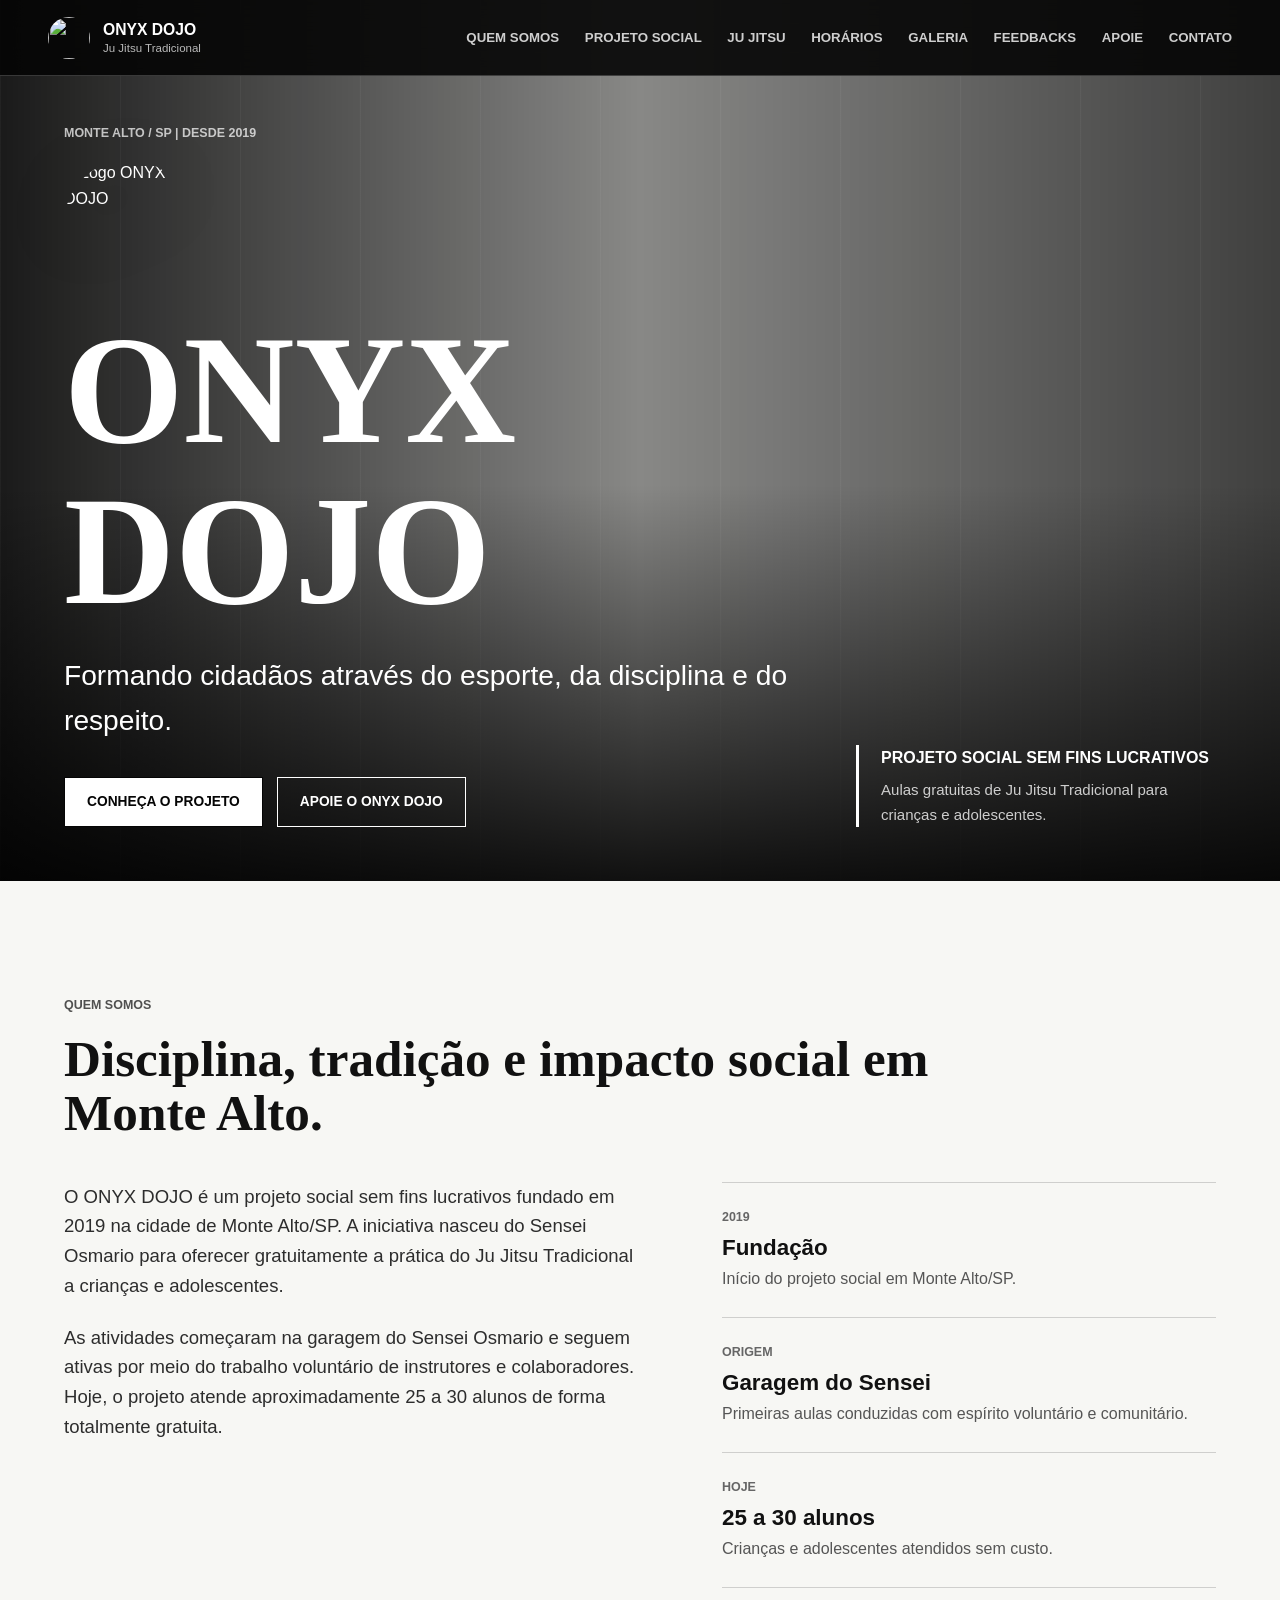
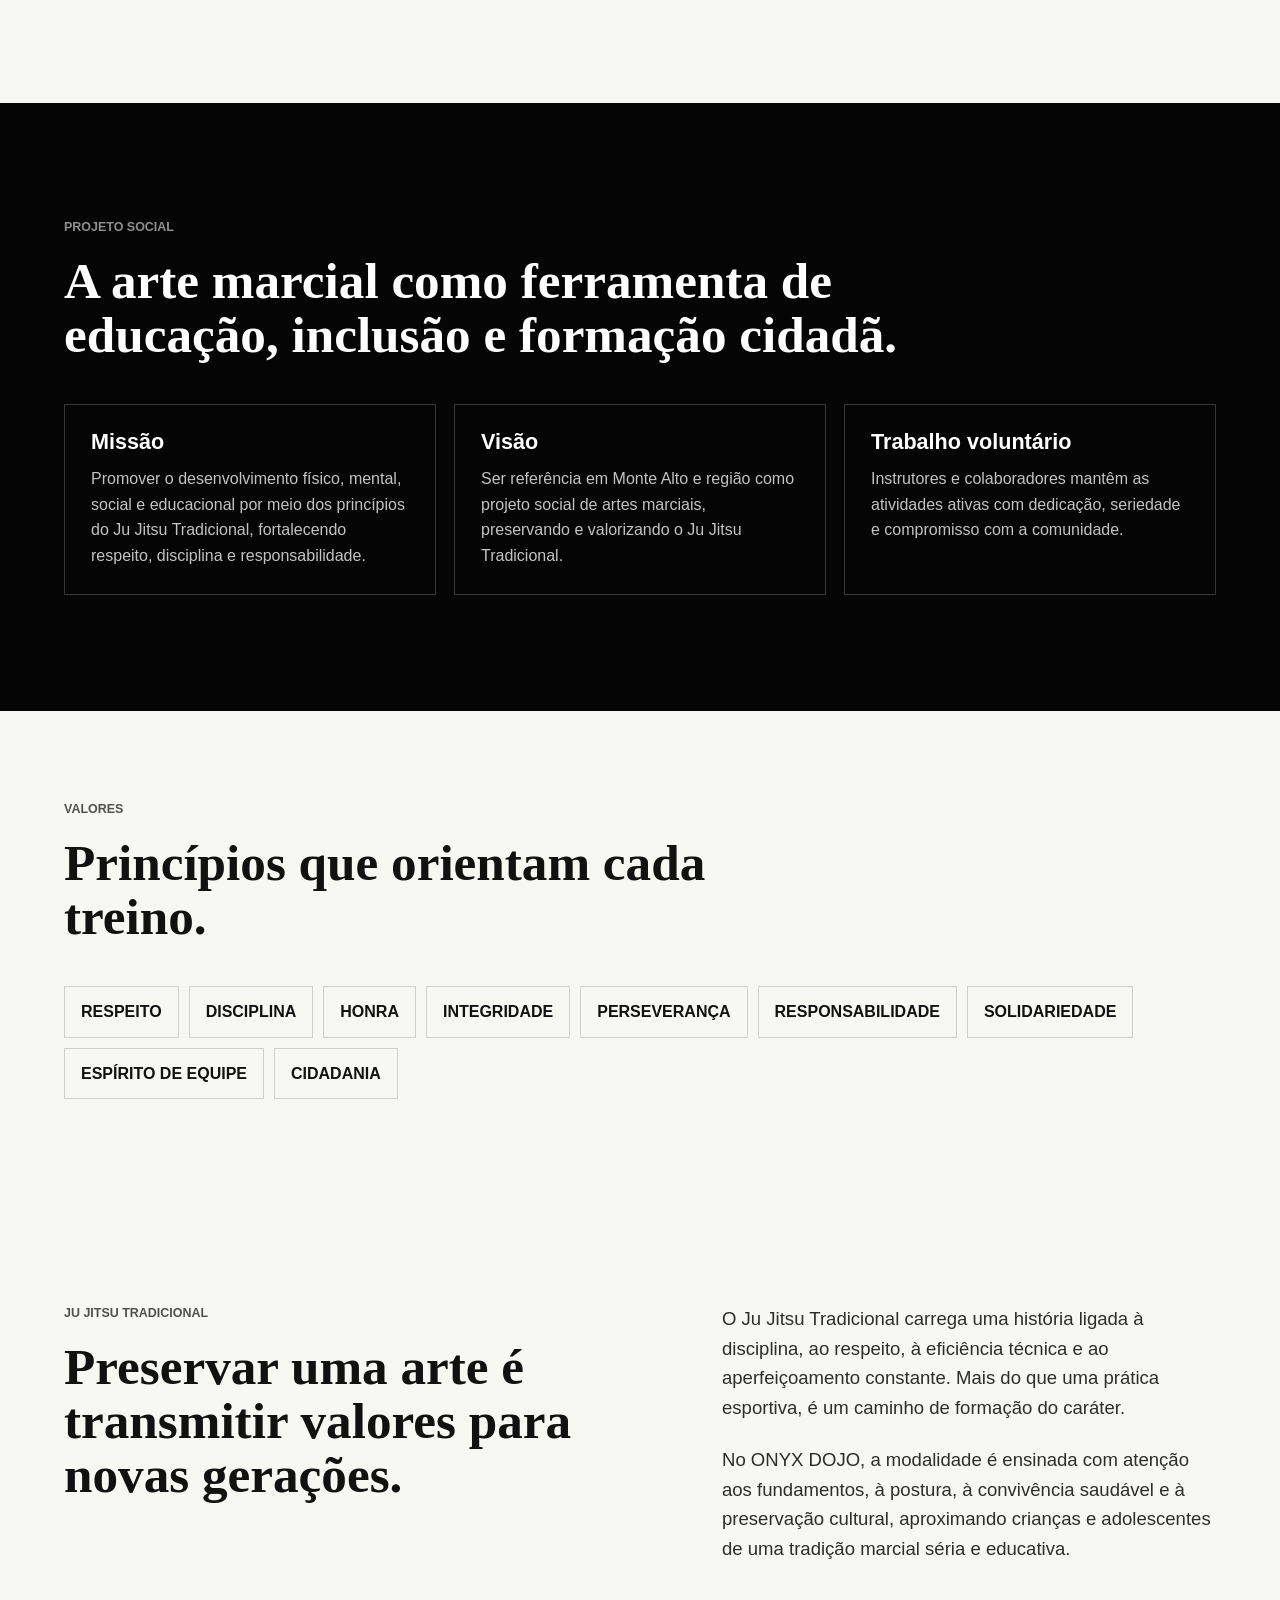
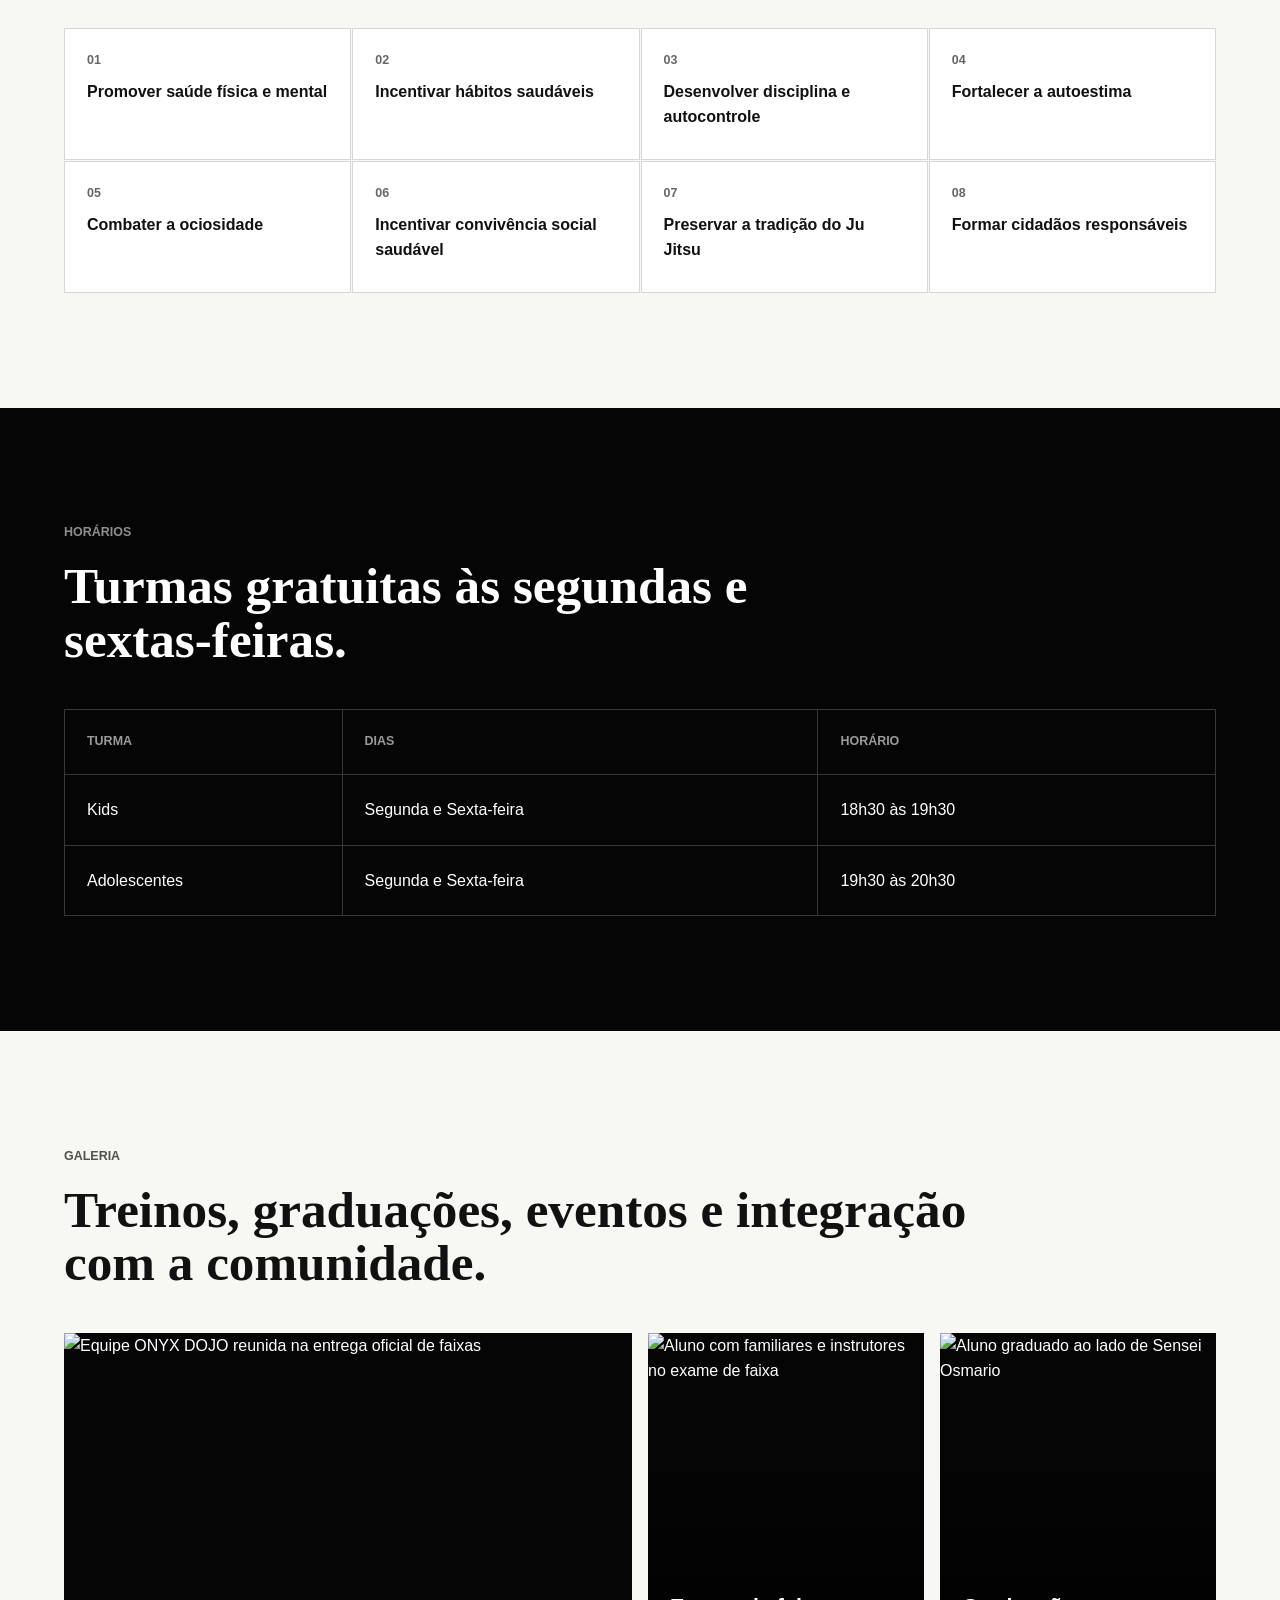
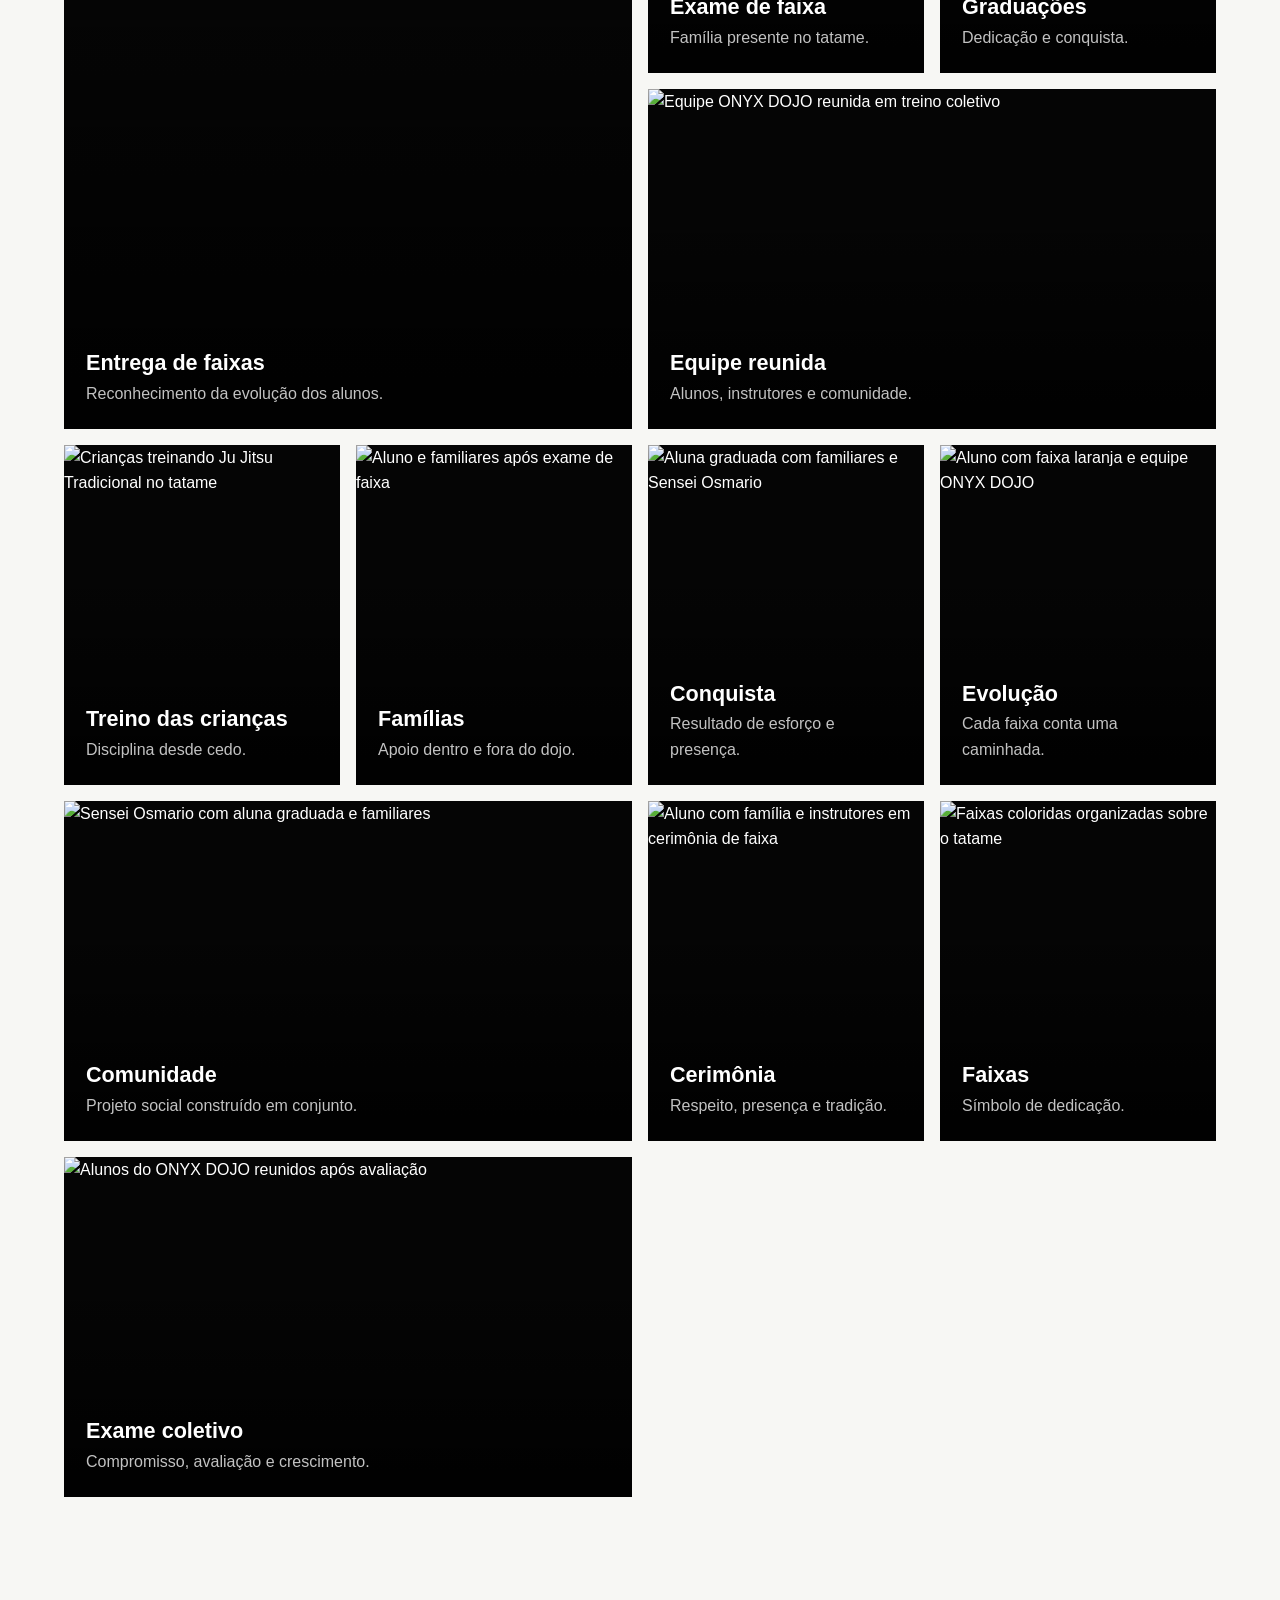
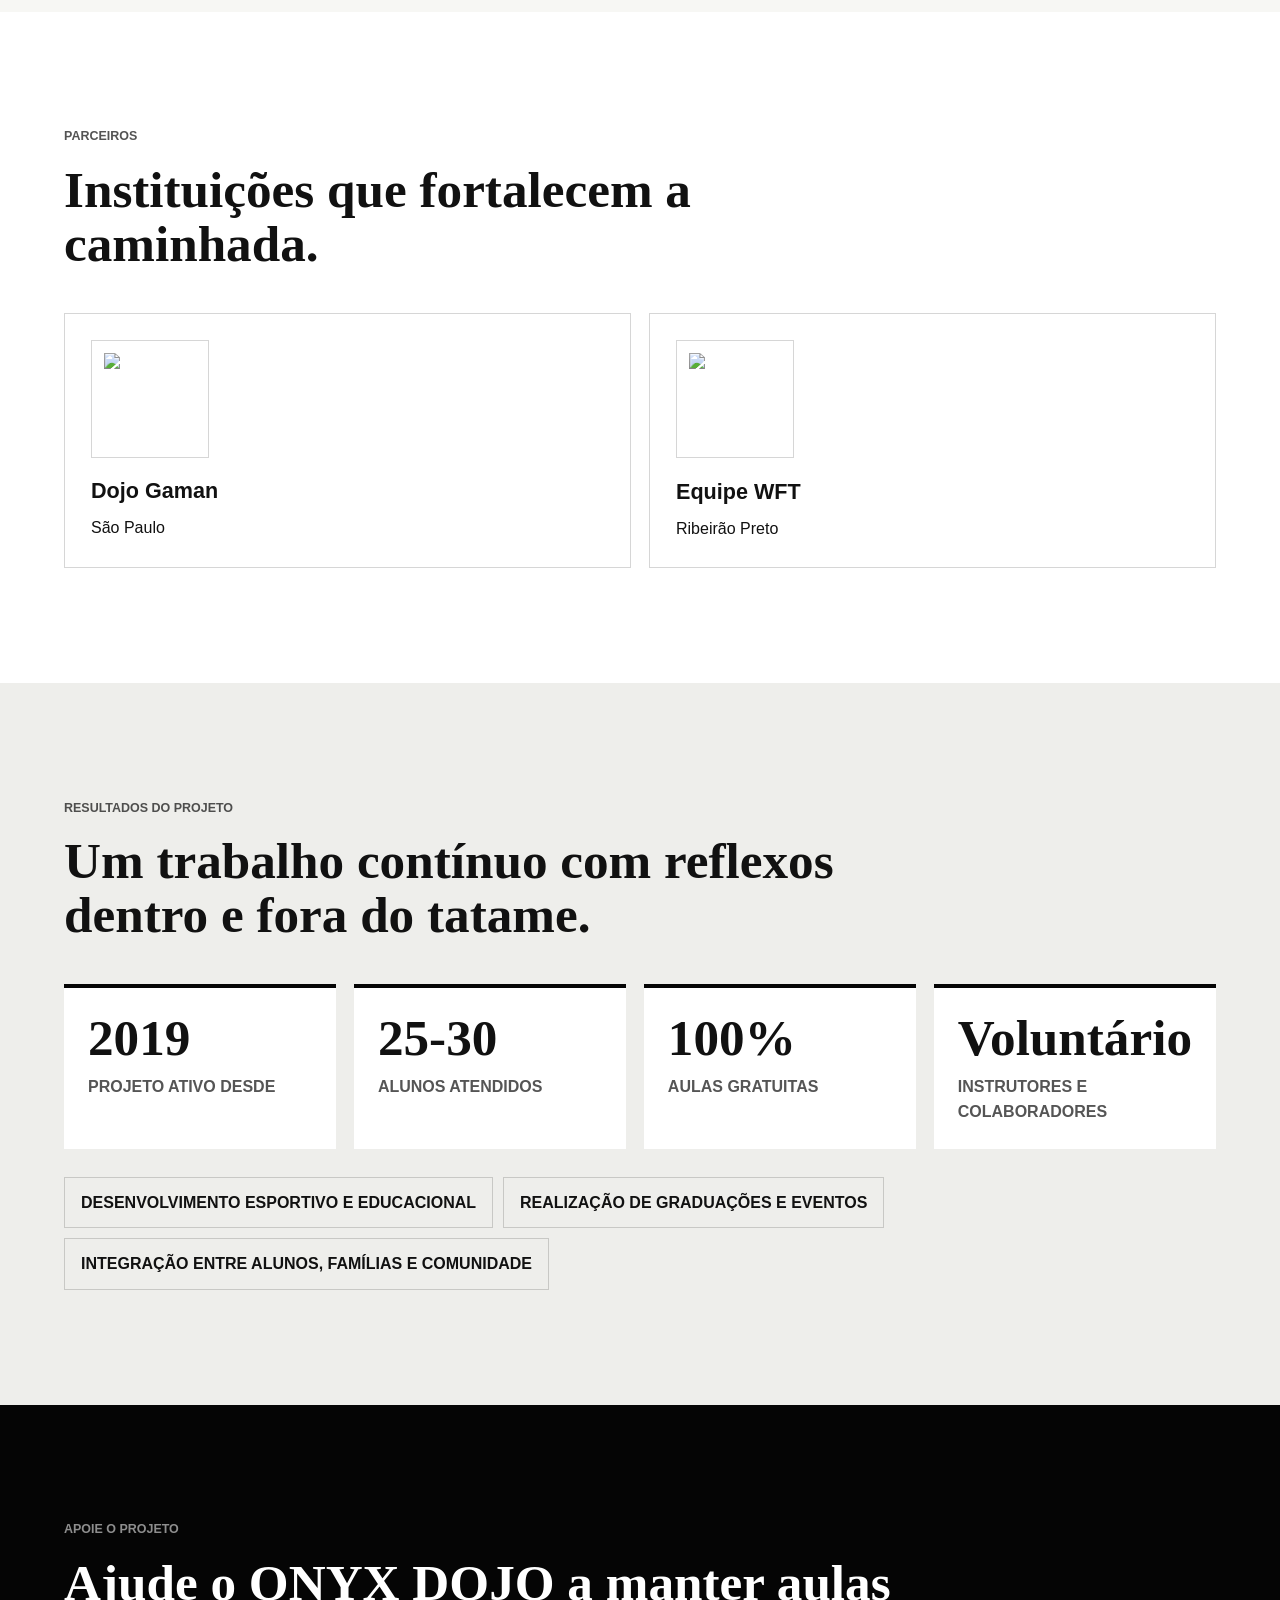
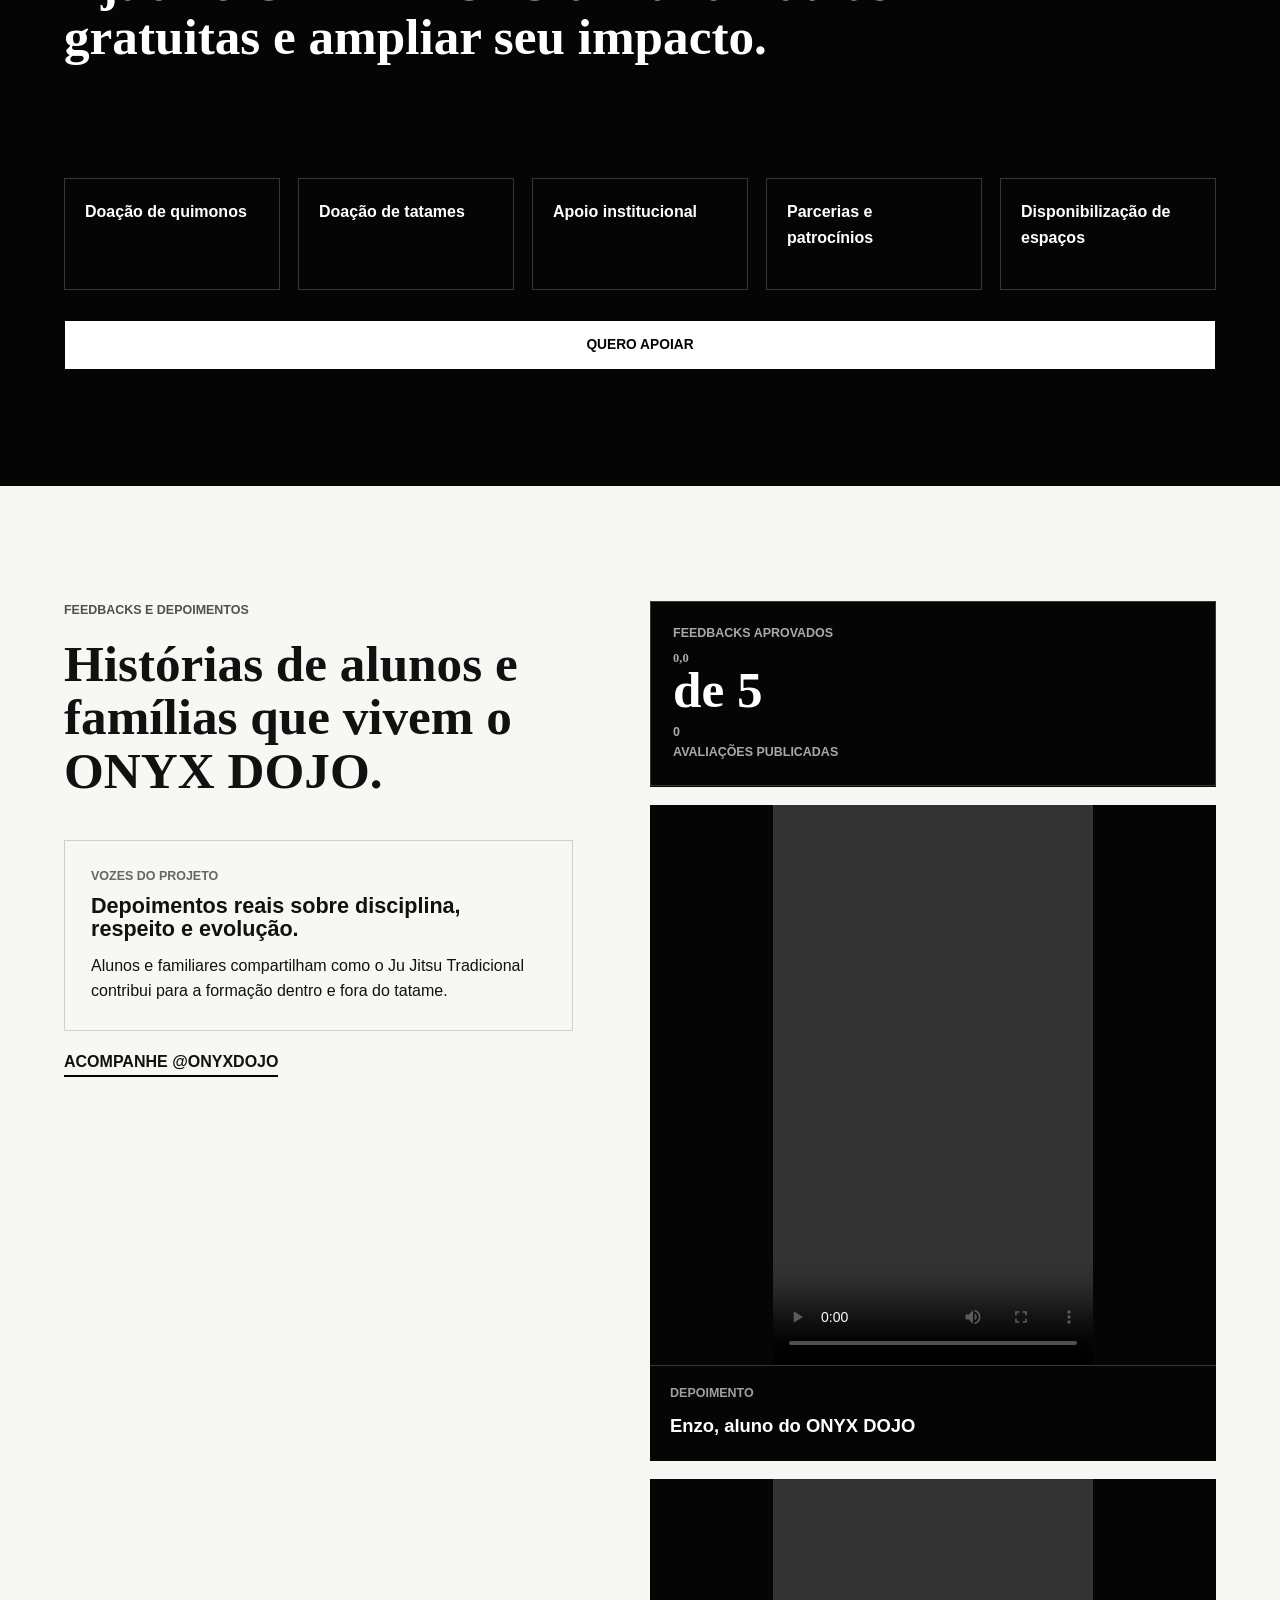
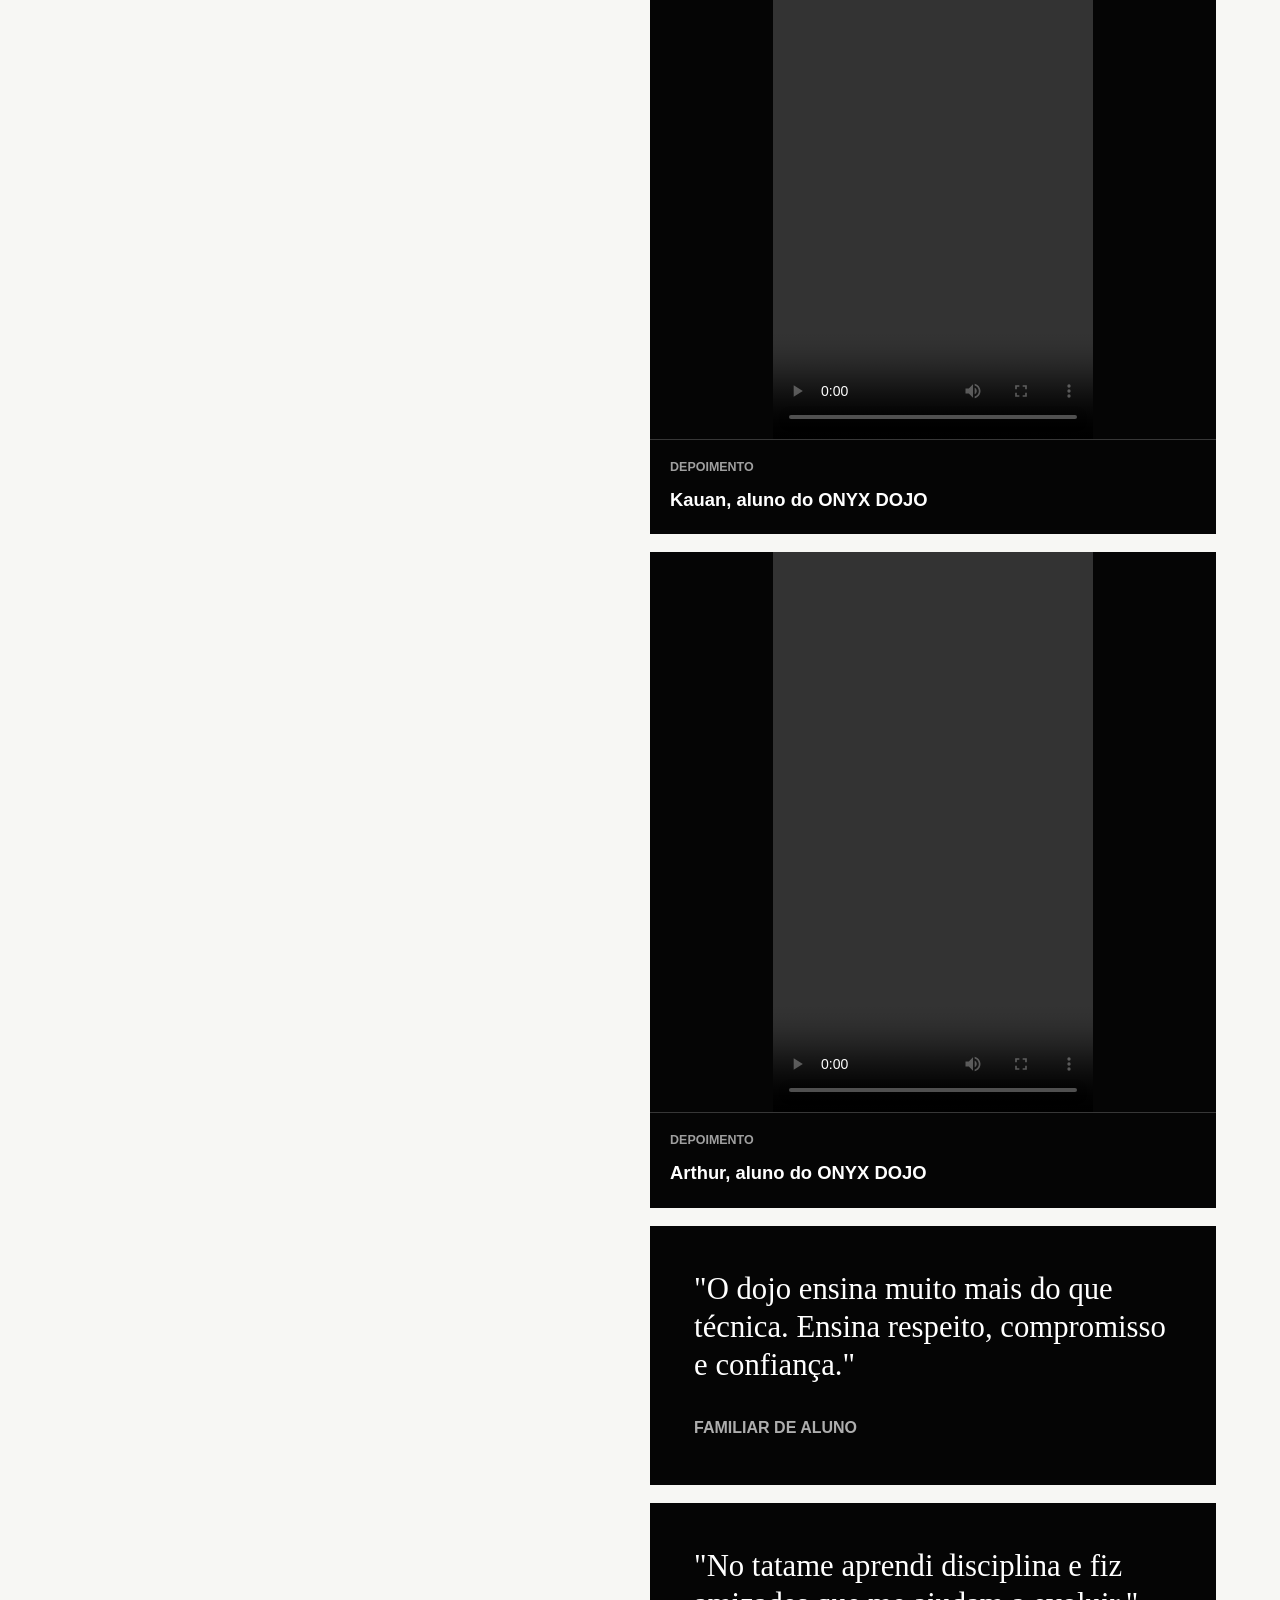
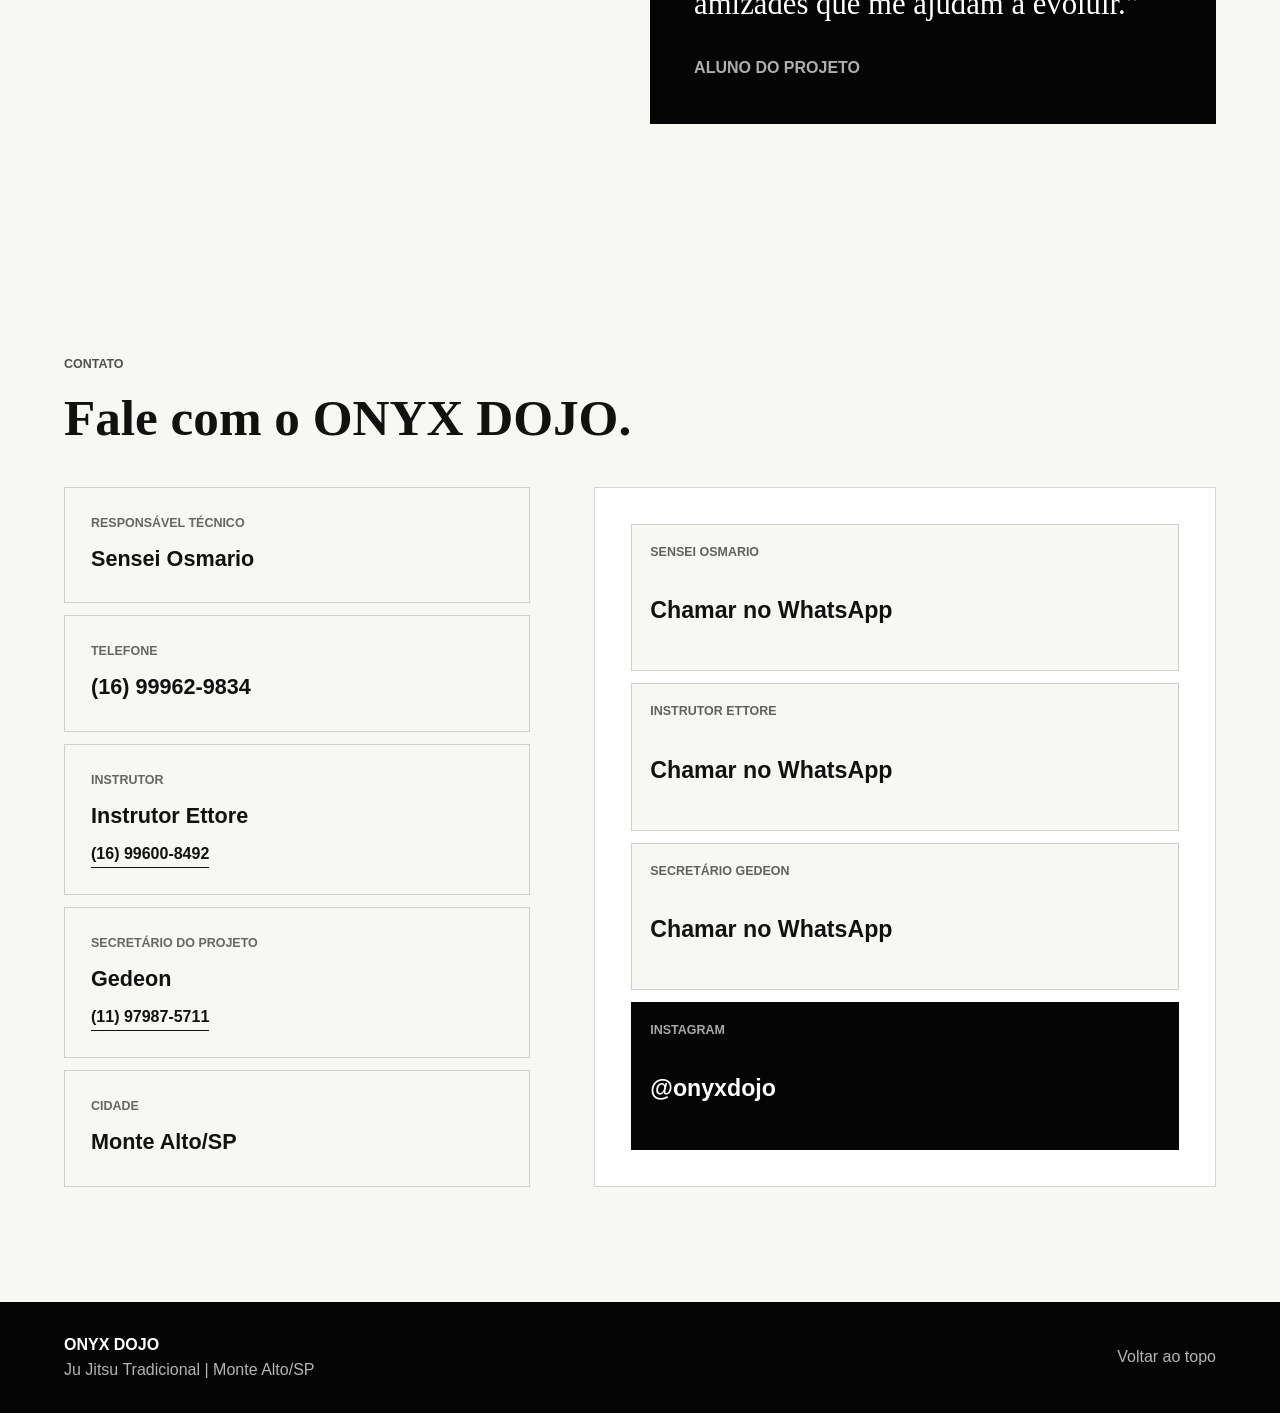
==== index.html @ e627f054 "Add files via upload" ====
<!doctype html>
<html lang="pt-BR">
  <head>
    <meta charset="UTF-8" />
    <meta name="viewport" content="width=device-width, initial-scale=1.0" />
    <meta
      name="description"
      content="ONYX DOJO: projeto social de Ju Jitsu Tradicional em Monte Alto/SP, ativo desde 2019, formando crianças e adolescentes através do esporte, da disciplina e do respeito."
    />
    <meta name="keywords" content="ONYX DOJO, Ju Jitsu Tradicional, Monte Alto, projeto social, artes marciais, Sensei Osmario" />
    <meta name="author" content="ONYX DOJO" />
    <meta property="og:title" content="ONYX DOJO | Ju Jitsu Tradicional" />
    <meta
      property="og:description"
      content="Projeto social sem fins lucrativos em Monte Alto/SP, oferecendo aulas gratuitas de Ju Jitsu Tradicional para crianças e adolescentes."
    />
    <meta property="og:type" content="website" />
    <meta property="og:image" content="assets/onyx-dojo-social.svg" />
    <title>ONYX DOJO | Ju Jitsu Tradicional em Monte Alto/SP</title>
    <link rel="stylesheet" href="styles.css" />
  </head>
  <body>
    <header class="site-header" data-header>
      <a class="brand" href="#inicio" aria-label="ONYX DOJO - Início">
        <span class="brand-mark">
          <img src="assets/onyx-dojo-logo-cropped.png" alt="" />
        </span>
        <span>
          <strong>ONYX DOJO</strong>
          <small>Ju Jitsu Tradicional</small>
        </span>
      </a>
      <button class="nav-toggle" type="button" aria-label="Abrir menu" aria-expanded="false" data-nav-toggle>
        <span></span>
        <span></span>
      </button>
      <nav class="site-nav" data-nav>
        <a href="#quem-somos">Quem Somos</a>
        <a href="#projeto-social">Projeto Social</a>
        <a href="#ju-jitsu">Ju Jitsu</a>
        <a href="#horarios">Horários</a>
        <a href="#galeria">Galeria</a>
        <a href="#feedbacks">Feedbacks</a>
        <a href="#apoie">Apoie</a>
        <a href="#contato">Contato</a>
      </nav>
    </header>

    <main>
      <section class="hero" id="inicio" aria-labelledby="hero-title">
        <div class="hero-media" role="img" aria-label="Equipe de artes marciais reunida em um dojo"></div>
        <div class="hero-overlay"></div>
        <div class="hero-content">
          <p class="eyebrow">Monte Alto / SP | Desde 2019</p>
          <div class="hero-logo">
            <img src="assets/onyx-dojo-logo-cropped.png" alt="Logo ONYX DOJO" />
          </div>
          <h1 id="hero-title">ONYX DOJO</h1>
          <p class="hero-subtitle">Formando cidadãos através do esporte, da disciplina e do respeito.</p>
          <div class="hero-actions" aria-label="Ações principais">
            <a class="btn btn-primary" href="#quem-somos">Conheça o Projeto</a>
            <a class="btn btn-secondary" href="#apoie">Apoie o ONYX DOJO</a>
          </div>
        </div>
        <aside class="hero-panel" aria-label="Resumo do projeto">
          <strong>Projeto social sem fins lucrativos</strong>
          <span>Aulas gratuitas de Ju Jitsu Tradicional para crianças e adolescentes.</span>
        </aside>
      </section>

      <section class="section section-intro" id="quem-somos">
        <div class="section-heading">
          <p class="eyebrow">Quem Somos</p>
          <h2>Disciplina, tradição e impacto social em Monte Alto.</h2>
        </div>
        <div class="split">
          <div class="prose">
            <p>
              O ONYX DOJO é um projeto social sem fins lucrativos fundado em 2019 na cidade de Monte Alto/SP. A iniciativa nasceu do Sensei Osmario para oferecer gratuitamente a prática do Ju Jitsu Tradicional a crianças e adolescentes.
            </p>
            <p>
              As atividades começaram na garagem do Sensei Osmario e seguem ativas por meio do trabalho voluntário de instrutores e colaboradores. Hoje, o projeto atende aproximadamente 25 a 30 alunos de forma totalmente gratuita.
            </p>
          </div>
          <div class="timeline" aria-label="Linha do tempo do ONYX DOJO">
            <article>
              <span>2019</span>
              <h3>Fundação</h3>
              <p>Início do projeto social em Monte Alto/SP.</p>
            </article>
            <article>
              <span>Origem</span>
              <h3>Garagem do Sensei</h3>
              <p>Primeiras aulas conduzidas com espírito voluntário e comunitário.</p>
            </article>
            <article>
              <span>Hoje</span>
              <h3>25 a 30 alunos</h3>
              <p>Crianças e adolescentes atendidos sem custo.</p>
            </article>
          </div>
        </div>
      </section>

      <section class="section dark-band" id="projeto-social">
        <div class="section-heading">
          <p class="eyebrow">Projeto Social</p>
          <h2>A arte marcial como ferramenta de educação, inclusão e formação cidadã.</h2>
        </div>
        <div class="feature-grid">
          <article>
            <h3>Missão</h3>
            <p>
              Promover o desenvolvimento físico, mental, social e educacional por meio dos princípios do Ju Jitsu Tradicional, fortalecendo respeito, disciplina e responsabilidade.
            </p>
          </article>
          <article>
            <h3>Visão</h3>
            <p>
              Ser referência em Monte Alto e região como projeto social de artes marciais, preservando e valorizando o Ju Jitsu Tradicional.
            </p>
          </article>
          <article>
            <h3>Trabalho voluntário</h3>
            <p>
              Instrutores e colaboradores mantêm as atividades ativas com dedicação, seriedade e compromisso com a comunidade.
            </p>
          </article>
        </div>
      </section>

      <section class="section values-section">
        <div class="section-heading compact">
          <p class="eyebrow">Valores</p>
          <h2>Princípios que orientam cada treino.</h2>
        </div>
        <div class="values-list" aria-label="Valores do ONYX DOJO">
          <span>Respeito</span>
          <span>Disciplina</span>
          <span>Honra</span>
          <span>Integridade</span>
          <span>Perseverança</span>
          <span>Responsabilidade</span>
          <span>Solidariedade</span>
          <span>Espírito de equipe</span>
          <span>Cidadania</span>
        </div>
      </section>

      <section class="section" id="ju-jitsu">
        <div class="split martial-split">
          <div class="section-heading">
            <p class="eyebrow">Ju Jitsu Tradicional</p>
            <h2>Preservar uma arte é transmitir valores para novas gerações.</h2>
          </div>
          <div class="prose">
            <p>
              O Ju Jitsu Tradicional carrega uma história ligada à disciplina, ao respeito, à eficiência técnica e ao aperfeiçoamento constante. Mais do que uma prática esportiva, é um caminho de formação do caráter.
            </p>
            <p>
              No ONYX DOJO, a modalidade é ensinada com atenção aos fundamentos, à postura, à convivência saudável e à preservação cultural, aproximando crianças e adolescentes de uma tradição marcial séria e educativa.
            </p>
          </div>
        </div>
        <div class="objective-grid">
          <article><span>01</span>Promover saúde física e mental</article>
          <article><span>02</span>Incentivar hábitos saudáveis</article>
          <article><span>03</span>Desenvolver disciplina e autocontrole</article>
          <article><span>04</span>Fortalecer a autoestima</article>
          <article><span>05</span>Combater a ociosidade</article>
          <article><span>06</span>Incentivar convivência social saudável</article>
          <article><span>07</span>Preservar a tradição do Ju Jitsu</article>
          <article><span>08</span>Formar cidadãos responsáveis</article>
        </div>
      </section>

      <section class="section dark-band" id="horarios">
        <div class="section-heading compact">
          <p class="eyebrow">Horários</p>
          <h2>Turmas gratuitas às segundas e sextas-feiras.</h2>
        </div>
        <div class="schedule-table" role="table" aria-label="Horários das turmas do ONYX DOJO">
          <div role="row" class="table-head">
            <span role="columnheader">Turma</span>
            <span role="columnheader">Dias</span>
            <span role="columnheader">Horário</span>
          </div>
          <div role="row">
            <span role="cell">Kids</span>
            <span role="cell">Segunda e Sexta-feira</span>
            <span role="cell">18h30 às 19h30</span>
          </div>
          <div role="row">
            <span role="cell">Adolescentes</span>
            <span role="cell">Segunda e Sexta-feira</span>
            <span role="cell">19h30 às 20h30</span>
          </div>
        </div>
      </section>

      <section class="section" id="galeria">
        <div class="section-heading">
          <p class="eyebrow">Galeria</p>
          <h2>Treinos, graduações, eventos e integração com a comunidade.</h2>
        </div>
        <div class="gallery-grid" aria-label="Galeria do projeto">
          <article class="gallery-item large">
            <img src="assets/gallery/entrega-faixas.jpg" alt="Equipe ONYX DOJO reunida na entrega oficial de faixas" loading="lazy" />
            <div><strong>Entrega de faixas</strong><span>Reconhecimento da evolução dos alunos.</span></div>
          </article>
          <article class="gallery-item">
            <img src="assets/gallery/exame-faixa-01.jpg" alt="Aluno com familiares e instrutores no exame de faixa" loading="lazy" />
            <div><strong>Exame de faixa</strong><span>Família presente no tatame.</span></div>
          </article>
          <article class="gallery-item">
            <img src="assets/gallery/exame-faixa-02.jpg" alt="Aluno graduado ao lado de Sensei Osmario" loading="lazy" />
            <div><strong>Graduações</strong><span>Dedicação e conquista.</span></div>
          </article>
          <article class="gallery-item wide">
            <img src="assets/gallery/exame-faixa-09.jpg" alt="Equipe ONYX DOJO reunida em treino coletivo" loading="lazy" />
            <div><strong>Equipe reunida</strong><span>Alunos, instrutores e comunidade.</span></div>
          </article>
          <article class="gallery-item">
            <img src="assets/gallery/treino-criancas.jpg" alt="Crianças treinando Ju Jitsu Tradicional no tatame" loading="lazy" />
            <div><strong>Treino das crianças</strong><span>Disciplina desde cedo.</span></div>
          </article>
          <article class="gallery-item">
            <img src="assets/gallery/exame-faixa-03.jpg" alt="Aluno e familiares após exame de faixa" loading="lazy" />
            <div><strong>Famílias</strong><span>Apoio dentro e fora do dojo.</span></div>
          </article>
          <article class="gallery-item">
            <img src="assets/gallery/exame-faixa-04.jpg" alt="Aluna graduada com familiares e Sensei Osmario" loading="lazy" />
            <div><strong>Conquista</strong><span>Resultado de esforço e presença.</span></div>
          </article>
          <article class="gallery-item">
            <img src="assets/gallery/exame-faixa-05.jpg" alt="Aluno com faixa laranja e equipe ONYX DOJO" loading="lazy" />
            <div><strong>Evolução</strong><span>Cada faixa conta uma caminhada.</span></div>
          </article>
          <article class="gallery-item wide">
            <img src="assets/gallery/exame-faixa-06.jpg" alt="Sensei Osmario com aluna graduada e familiares" loading="lazy" />
            <div><strong>Comunidade</strong><span>Projeto social construído em conjunto.</span></div>
          </article>
          <article class="gallery-item">
            <img src="assets/gallery/exame-faixa-07.jpg" alt="Aluno com família e instrutores em cerimônia de faixa" loading="lazy" />
            <div><strong>Cerimônia</strong><span>Respeito, presença e tradição.</span></div>
          </article>
          <article class="gallery-item">
            <img src="assets/gallery/exame-faixa-08.jpg" alt="Faixas coloridas organizadas sobre o tatame" loading="lazy" />
            <div><strong>Faixas</strong><span>Símbolo de dedicação.</span></div>
          </article>
          <article class="gallery-item wide">
            <img src="assets/gallery/exame-faixa-10.jpg" alt="Alunos do ONYX DOJO reunidos após avaliação" loading="lazy" />
            <div><strong>Exame coletivo</strong><span>Compromisso, avaliação e crescimento.</span></div>
          </article>
        </div>
      </section>

      <section class="section partners-section" id="parceiros">
        <div class="section-heading compact">
          <p class="eyebrow">Parceiros</p>
          <h2>Instituições que fortalecem a caminhada.</h2>
        </div>
        <div class="partners-grid">
          <article>
            <img src="assets/dojo-gaman-logo.jpg" alt="Logo Dojo Gaman" />
            <h3>Dojo Gaman</h3>
            <p>São Paulo</p>
          </article>
          <article>
            <img src="assets/wft-logo.png" alt="Logo Equipe WFT Ribeirão Preto" />
            <h3>Equipe WFT</h3>
            <p>Ribeirão Preto</p>
          </article>
        </div>
      </section>

      <section class="section results-section" id="resultados">
        <div class="section-heading">
          <p class="eyebrow">Resultados do Projeto</p>
          <h2>Um trabalho contínuo com reflexos dentro e fora do tatame.</h2>
        </div>
        <div class="stats-grid">
          <article><strong>2019</strong><span>Projeto ativo desde</span></article>
          <article><strong>25-30</strong><span>Alunos atendidos</span></article>
          <article><strong>100%</strong><span>Aulas gratuitas</span></article>
          <article><strong>Voluntário</strong><span>Instrutores e colaboradores</span></article>
        </div>
        <div class="impact-list">
          <span>Desenvolvimento esportivo e educacional</span>
          <span>Realização de graduações e eventos</span>
          <span>Integração entre alunos, famílias e comunidade</span>
        </div>
      </section>

      <section class="section dark-band" id="apoie">
        <div class="support-layout">
          <div class="section-heading">
            <p class="eyebrow">Apoie o Projeto</p>
            <h2>Ajude o ONYX DOJO a manter aulas gratuitas e ampliar seu impacto.</h2>
          </div>
          <div class="support-grid">
            <article>Doação de quimonos</article>
            <article>Doação de tatames</article>
            <article>Apoio institucional</article>
            <article>Parcerias e patrocínios</article>
            <article>Disponibilização de espaços</article>
          </div>
          <a class="btn btn-light" href="#contato">Quero apoiar</a>
        </div>
      </section>

      <section class="section news-testimonials" id="feedbacks">
        <div class="news-column">
          <div class="section-heading compact">
            <p class="eyebrow">Feedbacks e Depoimentos</p>
            <h2>Histórias de alunos e famílias que vivem o ONYX DOJO.</h2>
          </div>
          <article class="news-card">
            <time datetime="2026-01-01">Vozes do projeto</time>
            <h3>Depoimentos reais sobre disciplina, respeito e evolução.</h3>
            <p>Alunos e familiares compartilham como o Ju Jitsu Tradicional contribui para a formação dentro e fora do tatame.</p>
          </article>
          <a class="instagram-link" href="https://www.instagram.com/onyxdojo/" target="_blank" rel="noreferrer">Acompanhe @onyxdojo</a>
        </div>
        <div class="testimonial-column" aria-label="Depoimentos">
          <div class="approved-feedbacks" data-approved-feedbacks hidden>
            <div class="approved-feedbacks-head">
              <span>Feedbacks aprovados</span>
              <strong><span data-feedback-average>0,0</span> de 5</strong>
              <small><span data-feedback-total>0</span> avaliações publicadas</small>
            </div>
            <div class="approved-feedbacks-list" data-feedback-list></div>
          </div>
          <article class="video-testimonial">
            <video controls preload="metadata" playsinline>
              <source src="assets/depoimento-enzo.mp4" type="video/mp4" />
              Seu navegador não suporta a reprodução deste vídeo.
            </video>
            <div>
              <span>Depoimento</span>
              <strong>Enzo, aluno do ONYX DOJO</strong>
            </div>
          </article>
          <article class="video-testimonial">
            <video controls preload="metadata" playsinline>
              <source src="assets/depoimento-kauan.mp4" type="video/mp4" />
              Seu navegador não suporta a reprodução deste vídeo.
            </video>
            <div>
              <span>Depoimento</span>
              <strong>Kauan, aluno do ONYX DOJO</strong>
            </div>
          </article>
          <article class="video-testimonial">
            <video controls preload="metadata" playsinline>
              <source src="assets/depoimento-arthur.mp4" type="video/mp4" />
              Seu navegador não suporta a reprodução deste vídeo.
            </video>
            <div>
              <span>Depoimento</span>
              <strong>Arthur, aluno do ONYX DOJO</strong>
            </div>
          </article>
          <blockquote>
            <p>"O dojo ensina muito mais do que técnica. Ensina respeito, compromisso e confiança."</p>
            <cite>Familiar de aluno</cite>
          </blockquote>
          <blockquote>
            <p>"No tatame aprendi disciplina e fiz amizades que me ajudam a evoluir."</p>
            <cite>Aluno do projeto</cite>
          </blockquote>
        </div>
      </section>

      <section class="section contact-section" id="contato">
        <div class="section-heading">
          <p class="eyebrow">Contato</p>
          <h2>Fale com o ONYX DOJO.</h2>
        </div>
        <div class="contact-layout">
          <div class="contact-info">
            <article>
              <span>Responsável Técnico</span>
              <strong>Sensei Osmario</strong>
            </article>
            <article>
              <span>Telefone</span>
              <strong><a href="tel:+5516999629834">(16) 99962-9834</a></strong>
            </article>
            <article>
              <span>Instrutor</span>
              <strong>Instrutor Ettore</strong>
              <a class="contact-link" href="tel:+5516996008492">(16) 99600-8492</a>
            </article>
            <article>
              <span>Secretário do Projeto</span>
              <strong>Gedeon</strong>
              <a class="contact-link" href="tel:+5511979875711">(11) 97987-5711</a>
            </article>
            <article>
              <span>Cidade</span>
              <strong>Monte Alto/SP</strong>
            </article>
          </div>
          <div class="contact-actions" aria-label="Canais de contato do ONYX DOJO">
            <a class="contact-button" href="https://wa.me/5516999629834" target="_blank" rel="noreferrer">
              <span>Sensei Osmario</span>
              <strong>Chamar no WhatsApp</strong>
            </a>
            <a class="contact-button" href="https://wa.me/5516996008492" target="_blank" rel="noreferrer">
              <span>Instrutor Ettore</span>
              <strong>Chamar no WhatsApp</strong>
            </a>
            <a class="contact-button" href="https://wa.me/5511979875711" target="_blank" rel="noreferrer">
              <span>Secretário Gedeon</span>
              <strong>Chamar no WhatsApp</strong>
            </a>
            <a class="contact-button instagram" href="https://www.instagram.com/onyxdojo/" target="_blank" rel="noreferrer">
              <span>Instagram</span>
              <strong>@onyxdojo</strong>
            </a>
          </div>
        </div>
      </section>
    </main>

    <footer class="site-footer">
      <div>
        <strong>ONYX DOJO</strong>
        <span>Ju Jitsu Tradicional | Monte Alto/SP</span>
      </div>
      <a href="#inicio">Voltar ao topo</a>
    </footer>

    <script src="script.js"></script>
  </body>
</html>
---- styles.css ----
:root {
  --black: #050505;
  --ink: #111111;
  --soft-black: #1c1c1c;
  --white: #ffffff;
  --paper: #f7f7f4;
  --muted: #b9b9b9;
  --line: rgba(255, 255, 255, 0.2);
  --dark-line: rgba(0, 0, 0, 0.16);
  --max: 1180px;
  --header: 76px;
}

* {
  box-sizing: border-box;
}

html {
  scroll-behavior: smooth;
}

body {
  margin: 0;
  background: var(--paper);
  color: var(--ink);
  font-family: Arial, Helvetica, sans-serif;
  line-height: 1.6;
}

body.nav-open {
  overflow: hidden;
}

img {
  display: block;
  max-width: 100%;
}

a {
  color: inherit;
  text-decoration: none;
}

.site-header {
  align-items: center;
  background: rgba(5, 5, 5, 0.9);
  border-bottom: 1px solid var(--line);
  color: var(--white);
  display: flex;
  height: var(--header);
  justify-content: space-between;
  left: 0;
  padding: 0 clamp(18px, 4vw, 48px);
  position: fixed;
  right: 0;
  top: 0;
  z-index: 20;
  backdrop-filter: blur(14px);
}

.brand {
  align-items: center;
  display: flex;
  gap: 13px;
  min-width: 0;
}

.brand-mark {
  align-items: center;
  border-radius: 50%;
  display: inline-flex;
  justify-content: center;
  overflow: hidden;
}

.brand-mark {
  background: transparent;
  border: 0;
  height: 42px;
  width: 42px;
}

.brand-mark img {
  height: 100%;
  object-fit: contain;
  width: 100%;
}

.brand strong,
.brand small {
  display: block;
  line-height: 1.1;
}

.brand strong {
  font-size: 0.98rem;
  letter-spacing: 0;
}

.brand small {
  color: var(--muted);
  font-size: 0.72rem;
  margin-top: 4px;
}

.site-nav {
  align-items: center;
  display: flex;
  gap: clamp(12px, 2vw, 26px);
}

.site-nav a {
  color: rgba(255, 255, 255, 0.8);
  font-size: 0.83rem;
  font-weight: 700;
  text-transform: uppercase;
}

.site-nav a:hover {
  color: var(--white);
}

.nav-toggle {
  background: transparent;
  border: 1px solid var(--line);
  border-radius: 0;
  color: var(--white);
  display: none;
  height: 42px;
  padding: 0 10px;
  width: 46px;
}

.nav-toggle span {
  background: currentColor;
  display: block;
  height: 2px;
  margin: 6px 0;
  transition: transform 0.2s ease;
}

.hero {
  align-items: end;
  color: var(--white);
  display: grid;
  min-height: 94vh;
  overflow: hidden;
  padding: calc(var(--header) + 48px) clamp(18px, 5vw, 72px) 54px;
  position: relative;
}

.hero-media,
.hero-overlay {
  inset: 0;
  position: absolute;
}

.hero-media {
  background:
    linear-gradient(90deg, rgba(0, 0, 0, 0.9), rgba(0, 0, 0, 0.45), rgba(0, 0, 0, 0.75)),
    url("assets/gallery/exame-faixa-10.jpg") center / cover;
  filter: grayscale(1) contrast(1.15);
  transform: scale(1.02);
}

.hero-overlay {
  background:
    linear-gradient(to top, rgba(0, 0, 0, 0.88), transparent 45%),
    repeating-linear-gradient(90deg, rgba(255, 255, 255, 0.04) 0 1px, transparent 1px 120px);
}

.hero-content,
.hero-panel {
  position: relative;
  z-index: 2;
}

.hero-content {
  max-width: 860px;
}

.eyebrow {
  color: inherit;
  font-size: 0.78rem;
  font-weight: 800;
  letter-spacing: 0;
  margin: 0 0 16px;
  opacity: 0.72;
  text-transform: uppercase;
}

.hero-logo {
  margin-bottom: 22px;
}

.hero-logo img {
  background: transparent;
  border: 0;
  border-radius: 50%;
  filter: drop-shadow(0 18px 32px rgba(0, 0, 0, 0.55));
  height: 128px;
  object-fit: contain;
  padding: 0;
  width: 128px;
}

h1,
h2,
h3,
p {
  margin-top: 0;
}

h1,
h2,
h3 {
  line-height: 1.05;
}

h1 {
  font-family: Georgia, "Times New Roman", serif;
  font-size: clamp(4rem, 12vw, 10rem);
  font-weight: 700;
  margin-bottom: 20px;
}

.hero-subtitle {
  font-size: clamp(1.18rem, 2.2vw, 2rem);
  max-width: 760px;
}

.hero-actions {
  display: flex;
  flex-wrap: wrap;
  gap: 14px;
  margin-top: 34px;
}

.btn {
  align-items: center;
  border: 1px solid currentColor;
  display: inline-flex;
  font-size: 0.86rem;
  font-weight: 800;
  justify-content: center;
  min-height: 48px;
  padding: 13px 22px;
  text-transform: uppercase;
  transition: background 0.2s ease, color 0.2s ease, border-color 0.2s ease;
}

.btn-primary {
  background: var(--black);
  color: var(--white);
}

.hero .btn-primary,
.btn-light {
  background: var(--white);
  color: var(--black);
}

.btn-secondary {
  color: var(--white);
}

.btn-primary:hover {
  background: transparent;
  color: var(--black);
}

.hero .btn-primary:hover,
.btn-light:hover {
  background: transparent;
  color: var(--white);
}

.hero-panel {
  border-left: 3px solid var(--white);
  bottom: 54px;
  max-width: 360px;
  padding-left: 22px;
  position: absolute;
  right: clamp(18px, 5vw, 72px);
}

.hero-panel strong,
.hero-panel span {
  display: block;
}

.hero-panel strong {
  font-size: 1rem;
  margin-bottom: 8px;
  text-transform: uppercase;
}

.hero-panel span {
  color: rgba(255, 255, 255, 0.78);
  font-size: 0.94rem;
}

.section {
  padding: clamp(74px, 9vw, 124px) clamp(18px, 5vw, 72px);
}

.section > * {
  margin-left: auto;
  margin-right: auto;
  max-width: var(--max);
}

.section-heading {
  margin-bottom: 42px;
}

.section-heading h2 {
  font-family: Georgia, "Times New Roman", serif;
  font-size: clamp(2rem, 4vw, 4.4rem);
  max-width: 920px;
}

.section-heading.compact h2 {
  max-width: 720px;
}

.split {
  display: grid;
  gap: clamp(32px, 6vw, 84px);
  grid-template-columns: minmax(0, 1fr) minmax(300px, 0.85fr);
}

.prose {
  color: #2d2d2d;
  font-size: clamp(1rem, 1.45vw, 1.17rem);
}

.prose p {
  margin-bottom: 22px;
}

.timeline {
  border-top: 1px solid var(--dark-line);
}

.timeline article {
  border-bottom: 1px solid var(--dark-line);
  padding: 25px 0;
}

.timeline span,
.objective-grid span,
.contact-info span,
.news-card time {
  color: #666;
  display: block;
  font-size: 0.78rem;
  font-weight: 800;
  margin-bottom: 8px;
  text-transform: uppercase;
}

.timeline h3 {
  font-size: 1.4rem;
  margin-bottom: 7px;
}

.timeline p {
  color: #555;
  margin-bottom: 0;
}

.dark-band {
  background: var(--black);
  color: var(--white);
}

.dark-band .prose,
.dark-band p {
  color: rgba(255, 255, 255, 0.76);
}

.feature-grid,
.stats-grid,
.partners-grid,
.support-grid {
  display: grid;
  gap: 18px;
}

.feature-grid {
  grid-template-columns: repeat(3, 1fr);
}

.feature-grid article,
.partners-grid article,
.news-card,
.contact-info article {
  border: 1px solid var(--dark-line);
  padding: 26px;
}

.dark-band .feature-grid article {
  border-color: var(--line);
}

.feature-grid h3,
.partners-grid h3,
.news-card h3 {
  font-size: 1.35rem;
  margin-bottom: 12px;
}

.feature-grid p,
.partners-grid p,
.news-card p {
  margin-bottom: 0;
}

.values-section {
  padding-bottom: clamp(54px, 7vw, 90px);
  padding-top: clamp(54px, 7vw, 90px);
}

.values-list {
  display: flex;
  flex-wrap: wrap;
  gap: 10px;
}

.values-list span,
.impact-list span {
  border: 1px solid var(--dark-line);
  display: inline-flex;
  font-weight: 800;
  padding: 12px 16px;
  text-transform: uppercase;
}

.martial-split {
  align-items: start;
  margin-bottom: 42px;
}

.objective-grid {
  display: grid;
  gap: 1px;
  grid-template-columns: repeat(4, 1fr);
}

.objective-grid article {
  background: var(--white);
  border: 1px solid var(--dark-line);
  font-weight: 800;
  min-height: 132px;
  padding: 22px;
}

.schedule-table {
  border: 1px solid var(--line);
  overflow: hidden;
}

.schedule-table > div {
  display: grid;
  grid-template-columns: 0.7fr 1.2fr 1fr;
}

.schedule-table span {
  border-bottom: 1px solid var(--line);
  border-right: 1px solid var(--line);
  padding: 22px;
}

.schedule-table span:last-child {
  border-right: 0;
}

.schedule-table > div:last-child span {
  border-bottom: 0;
}

.table-head span {
  color: rgba(255, 255, 255, 0.6);
  font-size: 0.78rem;
  font-weight: 800;
  text-transform: uppercase;
}

.gallery-grid {
  display: grid;
  gap: 16px;
  grid-template-columns: repeat(4, 1fr);
}

.gallery-item {
  background: var(--black);
  color: var(--white);
  min-height: 340px;
  overflow: hidden;
  position: relative;
}

.gallery-item.large {
  grid-column: span 2;
  grid-row: span 2;
}

.gallery-item.wide {
  grid-column: span 2;
}

.gallery-item img {
  height: 100%;
  inset: 0;
  object-fit: cover;
  position: absolute;
  width: 100%;
}

.gallery-item::after {
  background: linear-gradient(to top, rgba(0, 0, 0, 0.9), transparent 65%);
  content: "";
  inset: 0;
  position: absolute;
}

.gallery-item div {
  bottom: 0;
  padding: 22px;
  position: absolute;
  z-index: 1;
}

.gallery-item strong,
.gallery-item span {
  display: block;
}

.gallery-item strong {
  font-size: 1.35rem;
}

.gallery-item span {
  color: rgba(255, 255, 255, 0.76);
}

.partners-section {
  background: var(--white);
}

.partners-grid {
  grid-template-columns: repeat(2, 1fr);
}

.partners-grid img {
  align-items: center;
  background: var(--white);
  border: 1px solid var(--dark-line);
  color: var(--white);
  display: inline-flex;
  font-weight: 900;
  height: 118px;
  justify-content: center;
  margin-bottom: 22px;
  object-fit: contain;
  padding: 12px;
  width: 118px;
}

.results-section {
  background: #eeeeeb;
}

.stats-grid {
  grid-template-columns: repeat(4, 1fr);
  margin-bottom: 28px;
}

.stats-grid article {
  background: var(--white);
  border-top: 4px solid var(--black);
  min-height: 154px;
  padding: 24px;
}

.stats-grid strong {
  display: block;
  font-family: Georgia, "Times New Roman", serif;
  font-size: clamp(2.2rem, 4vw, 4rem);
  line-height: 1;
  margin-bottom: 10px;
}

.stats-grid span {
  color: #555;
  font-weight: 800;
  text-transform: uppercase;
}

.impact-list {
  display: flex;
  flex-wrap: wrap;
  gap: 10px;
}

.support-layout {
  display: grid;
  gap: 30px;
}

.support-grid {
  grid-template-columns: repeat(5, 1fr);
}

.support-grid article {
  border: 1px solid var(--line);
  font-weight: 800;
  min-height: 112px;
  padding: 20px;
}

.news-testimonials {
  display: grid;
  gap: clamp(34px, 6vw, 84px);
  grid-template-columns: minmax(0, 0.9fr) minmax(320px, 1fr);
}

.news-testimonials > * {
  margin: 0;
  max-width: none;
}

.instagram-link {
  border-bottom: 2px solid var(--black);
  display: inline-flex;
  font-weight: 900;
  margin-top: 18px;
  text-transform: uppercase;
}

.testimonial-column {
  display: grid;
  gap: 18px;
}

.approved-feedbacks {
  background: var(--black);
  color: var(--white);
  display: grid;
  gap: 1px;
}

.approved-feedbacks-head,
.approved-feedback-card {
  border: 1px solid var(--line);
  padding: 22px;
}

.approved-feedbacks-head span,
.approved-feedbacks-head small,
.approved-feedback-card span {
  color: rgba(255, 255, 255, 0.66);
  display: block;
  font-size: 0.78rem;
  font-weight: 900;
  text-transform: uppercase;
}

.approved-feedbacks-head strong {
  display: block;
  font-family: Georgia, "Times New Roman", serif;
  font-size: clamp(2.2rem, 4vw, 3.8rem);
  line-height: 1;
  margin: 8px 0;
}

.approved-feedbacks-list {
  display: grid;
  gap: 1px;
}

.approved-feedback-card {
  background: #101010;
  display: grid;
  gap: 13px;
}

.approved-feedback-card p {
  color: rgba(255, 255, 255, 0.82);
  margin-bottom: 0;
}

.feedback-stars {
  color: #d8b25f;
  font-size: 1.08rem;
  letter-spacing: 2px;
}

.video-testimonial {
  background: var(--black);
  color: var(--white);
  display: grid;
  justify-items: center;
  overflow: hidden;
}

.video-testimonial video {
  aspect-ratio: 9 / 16;
  background: var(--black);
  display: block;
  height: auto;
  max-height: 560px;
  max-width: min(100%, 320px);
  object-fit: contain;
  width: 100%;
}

.video-testimonial div {
  border-top: 1px solid var(--line);
  padding: 18px 20px 20px;
  width: 100%;
}

.video-testimonial span,
.video-testimonial strong {
  display: block;
}

.video-testimonial span {
  color: rgba(255, 255, 255, 0.62);
  font-size: 0.78rem;
  font-weight: 900;
  margin-bottom: 7px;
  text-transform: uppercase;
}

.video-testimonial strong {
  font-size: 1.15rem;
}

blockquote {
  background: var(--black);
  color: var(--white);
  margin: 0;
  padding: clamp(26px, 4vw, 44px);
}

blockquote p {
  font-family: Georgia, "Times New Roman", serif;
  font-size: clamp(1.35rem, 2.4vw, 2.4rem);
  line-height: 1.25;
}

blockquote cite {
  color: rgba(255, 255, 255, 0.68);
  font-style: normal;
  font-weight: 800;
  text-transform: uppercase;
}

.contact-layout {
  display: grid;
  gap: clamp(28px, 5vw, 70px);
  grid-template-columns: minmax(280px, 0.75fr) minmax(0, 1fr);
}

.contact-info {
  display: grid;
  gap: 12px;
}

.contact-info strong {
  display: block;
  font-size: 1.35rem;
}

.contact-link {
  border-bottom: 1px solid currentColor;
  display: inline-flex;
  font-weight: 800;
  margin-top: 8px;
}

.contact-actions {
  background: var(--white);
  border: 1px solid var(--dark-line);
  display: grid;
  gap: 12px;
  padding: clamp(22px, 4vw, 36px);
}

.contact-button {
  background: var(--paper);
  border: 1px solid var(--dark-line);
  display: grid;
  gap: 6px;
  min-height: 82px;
  padding: 18px;
  transition: background 0.2s ease, color 0.2s ease, border-color 0.2s ease;
}

.contact-button:hover,
.contact-button.instagram {
  background: var(--black);
  border-color: var(--black);
  color: var(--white);
}

.contact-button.instagram:hover {
  background: var(--paper);
  color: var(--black);
}

.contact-button span {
  color: inherit;
  font-size: 0.78rem;
  font-weight: 900;
  opacity: 0.65;
  text-transform: uppercase;
}

.contact-button strong {
  font-size: clamp(1.1rem, 2vw, 1.45rem);
  line-height: 1.15;
}

.site-footer {
  align-items: center;
  background: var(--black);
  color: var(--white);
  display: flex;
  gap: 20px;
  justify-content: space-between;
  padding: 30px clamp(18px, 5vw, 72px);
}

.site-footer strong,
.site-footer span {
  display: block;
}

.site-footer span,
.site-footer a {
  color: rgba(255, 255, 255, 0.7);
}

@media (max-width: 1060px) {
  .hero-panel {
    margin-top: 42px;
    position: relative;
    right: auto;
    bottom: auto;
  }

  .feature-grid,
  .stats-grid,
  .support-grid,
  .objective-grid {
    grid-template-columns: repeat(2, 1fr);
  }

  .gallery-grid {
    grid-template-columns: repeat(2, 1fr);
  }
}

@media (max-width: 860px) {
  .nav-toggle {
    display: block;
    position: relative;
    z-index: 22;
  }

  .nav-open .nav-toggle span:first-child {
    transform: translateY(4px) rotate(45deg);
  }

  .nav-open .nav-toggle span:last-child {
    transform: translateY(-4px) rotate(-45deg);
  }

  .site-nav {
    align-items: stretch;
    background: var(--black);
    border-top: 1px solid var(--line);
    bottom: 0;
    display: grid;
    gap: 0;
    left: 0;
    opacity: 0;
    padding: 92px 24px 28px;
    pointer-events: none;
    position: fixed;
    right: 0;
    top: 0;
    transform: translateY(-12px);
    transition: opacity 0.2s ease, transform 0.2s ease;
  }

  .nav-open .site-nav {
    opacity: 1;
    pointer-events: auto;
    transform: translateY(0);
  }

  .site-nav a {
    align-items: center;
    border-bottom: 1px solid var(--line);
    display: flex;
    font-size: 1rem;
    min-height: 54px;
  }

  .split,
  .news-testimonials,
  .contact-layout {
    grid-template-columns: 1fr;
  }

  .hero {
    min-height: 92vh;
  }

  .hero-logo img {
    height: 96px;
    width: 96px;
  }

  .schedule-table > div {
    grid-template-columns: 1fr;
  }

  .schedule-table span {
    border-right: 0;
    padding: 16px;
  }

  .table-head {
    display: none !important;
  }
}

@media (max-width: 620px) {
  :root {
    --header: 68px;
  }

  .brand small {
    display: none;
  }

  .brand-mark {
    height: 38px;
    width: 38px;
  }

  .hero {
    padding-bottom: 34px;
  }

  h1 {
    font-size: clamp(3.6rem, 18vw, 5rem);
  }

  .hero-actions,
  .btn {
    width: 100%;
  }

  .feature-grid,
  .stats-grid,
  .support-grid,
  .objective-grid,
  .partners-grid,
  .gallery-grid {
    grid-template-columns: 1fr;
  }

  .gallery-item,
  .gallery-item.large,
  .gallery-item.wide {
    grid-column: auto;
    min-height: 300px;
  }

  .site-footer {
    align-items: start;
    flex-direction: column;
  }
}
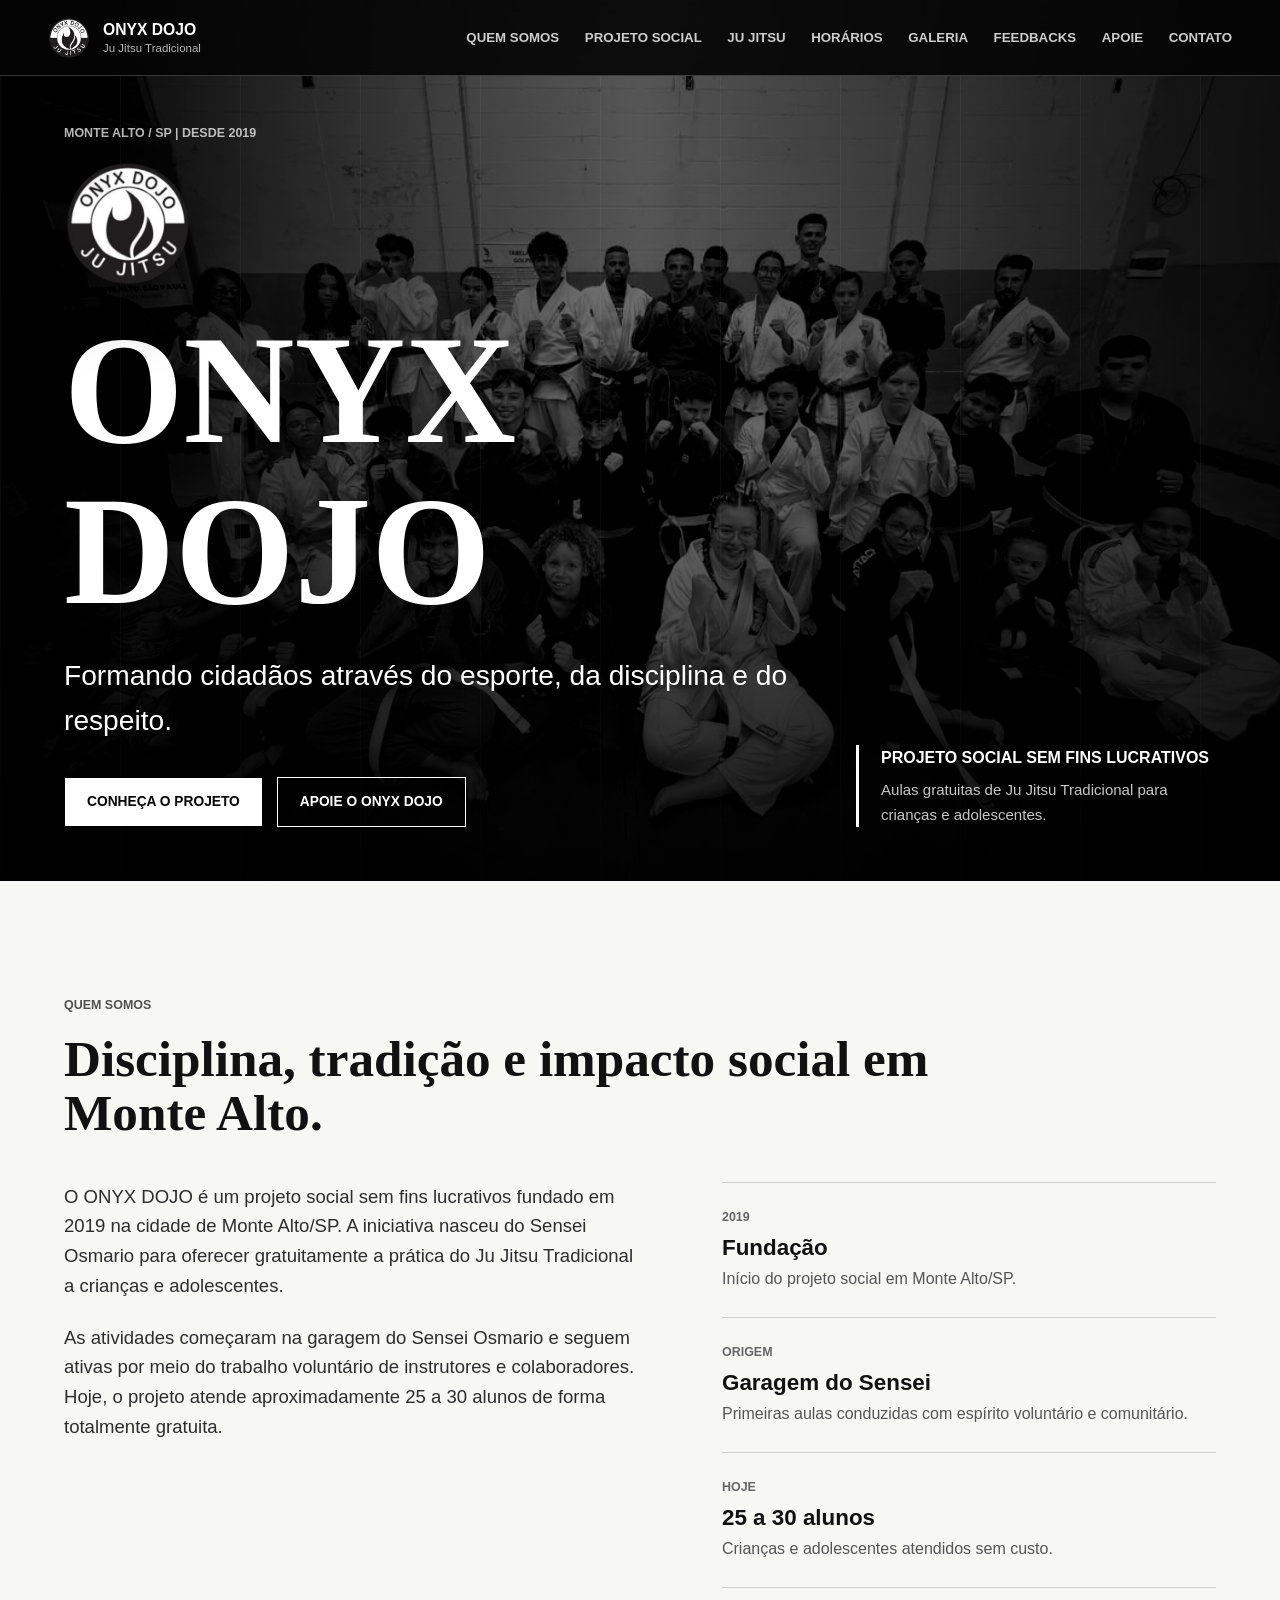
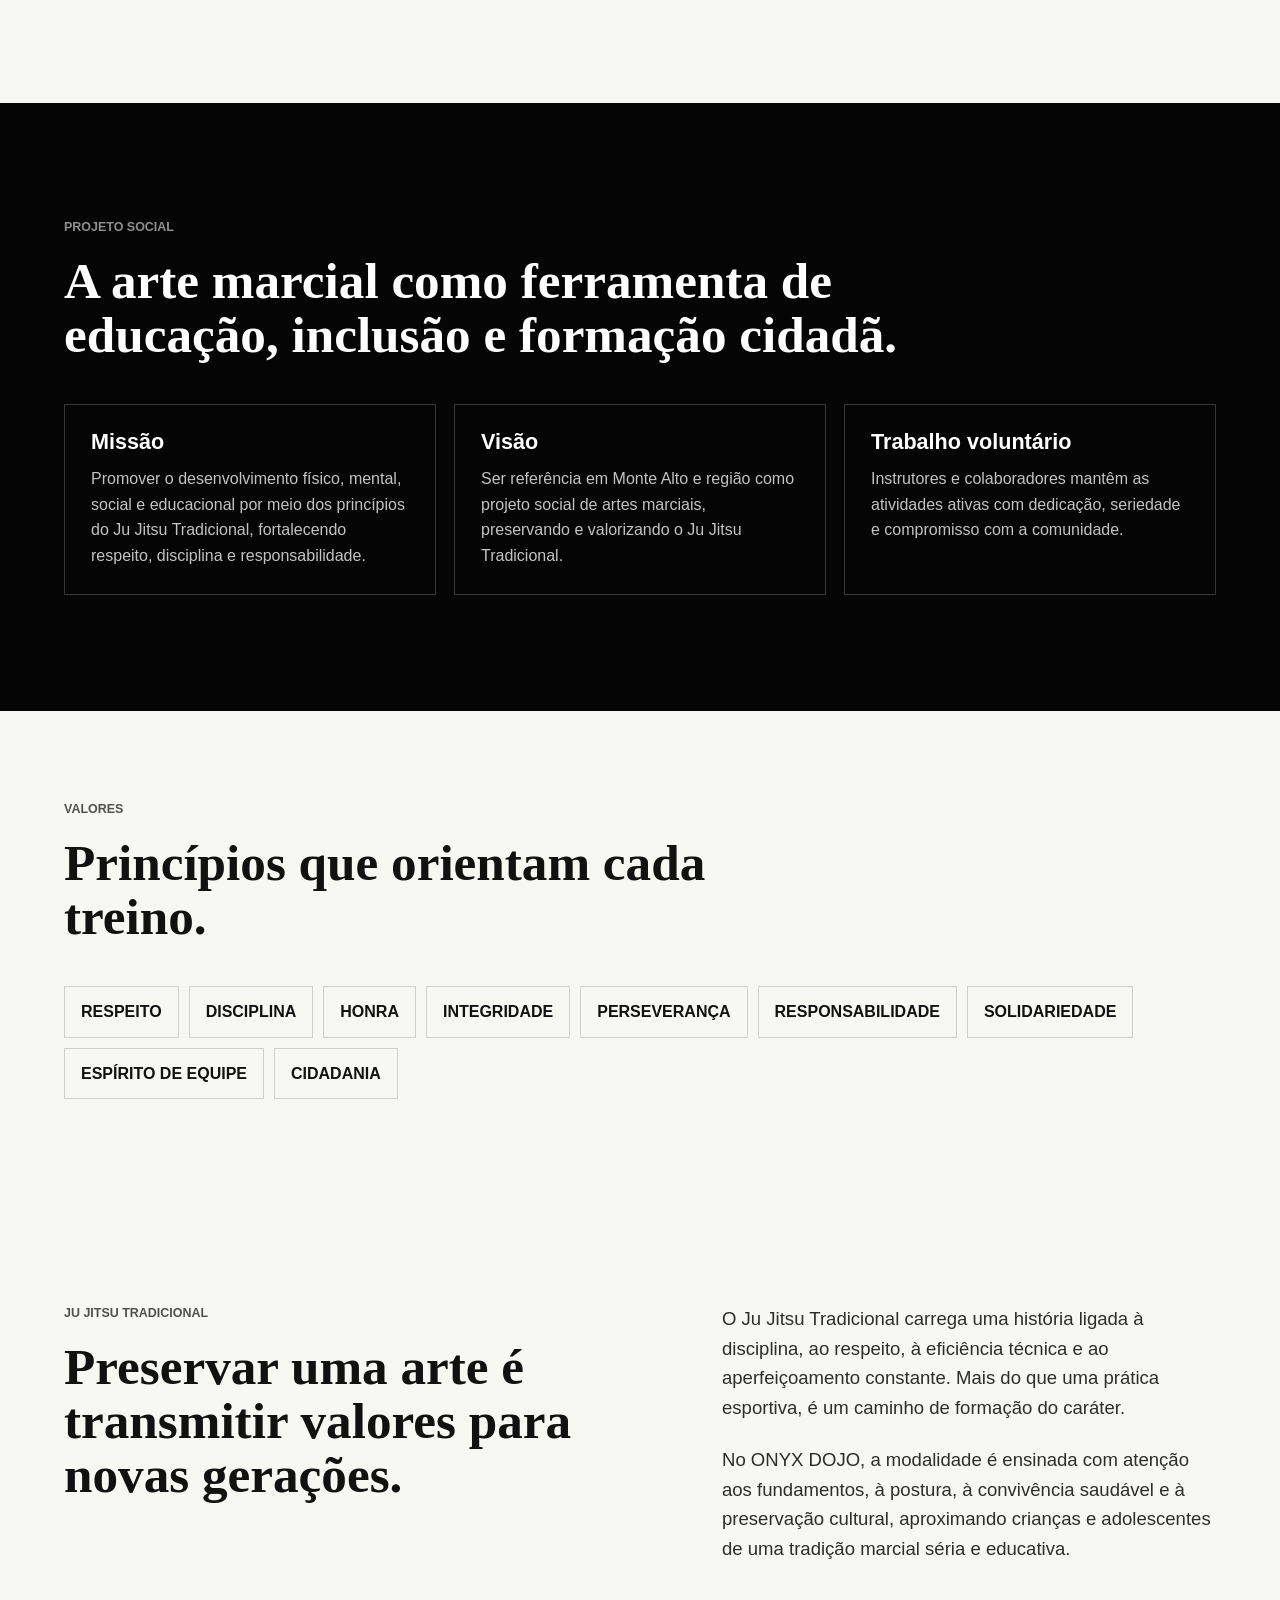
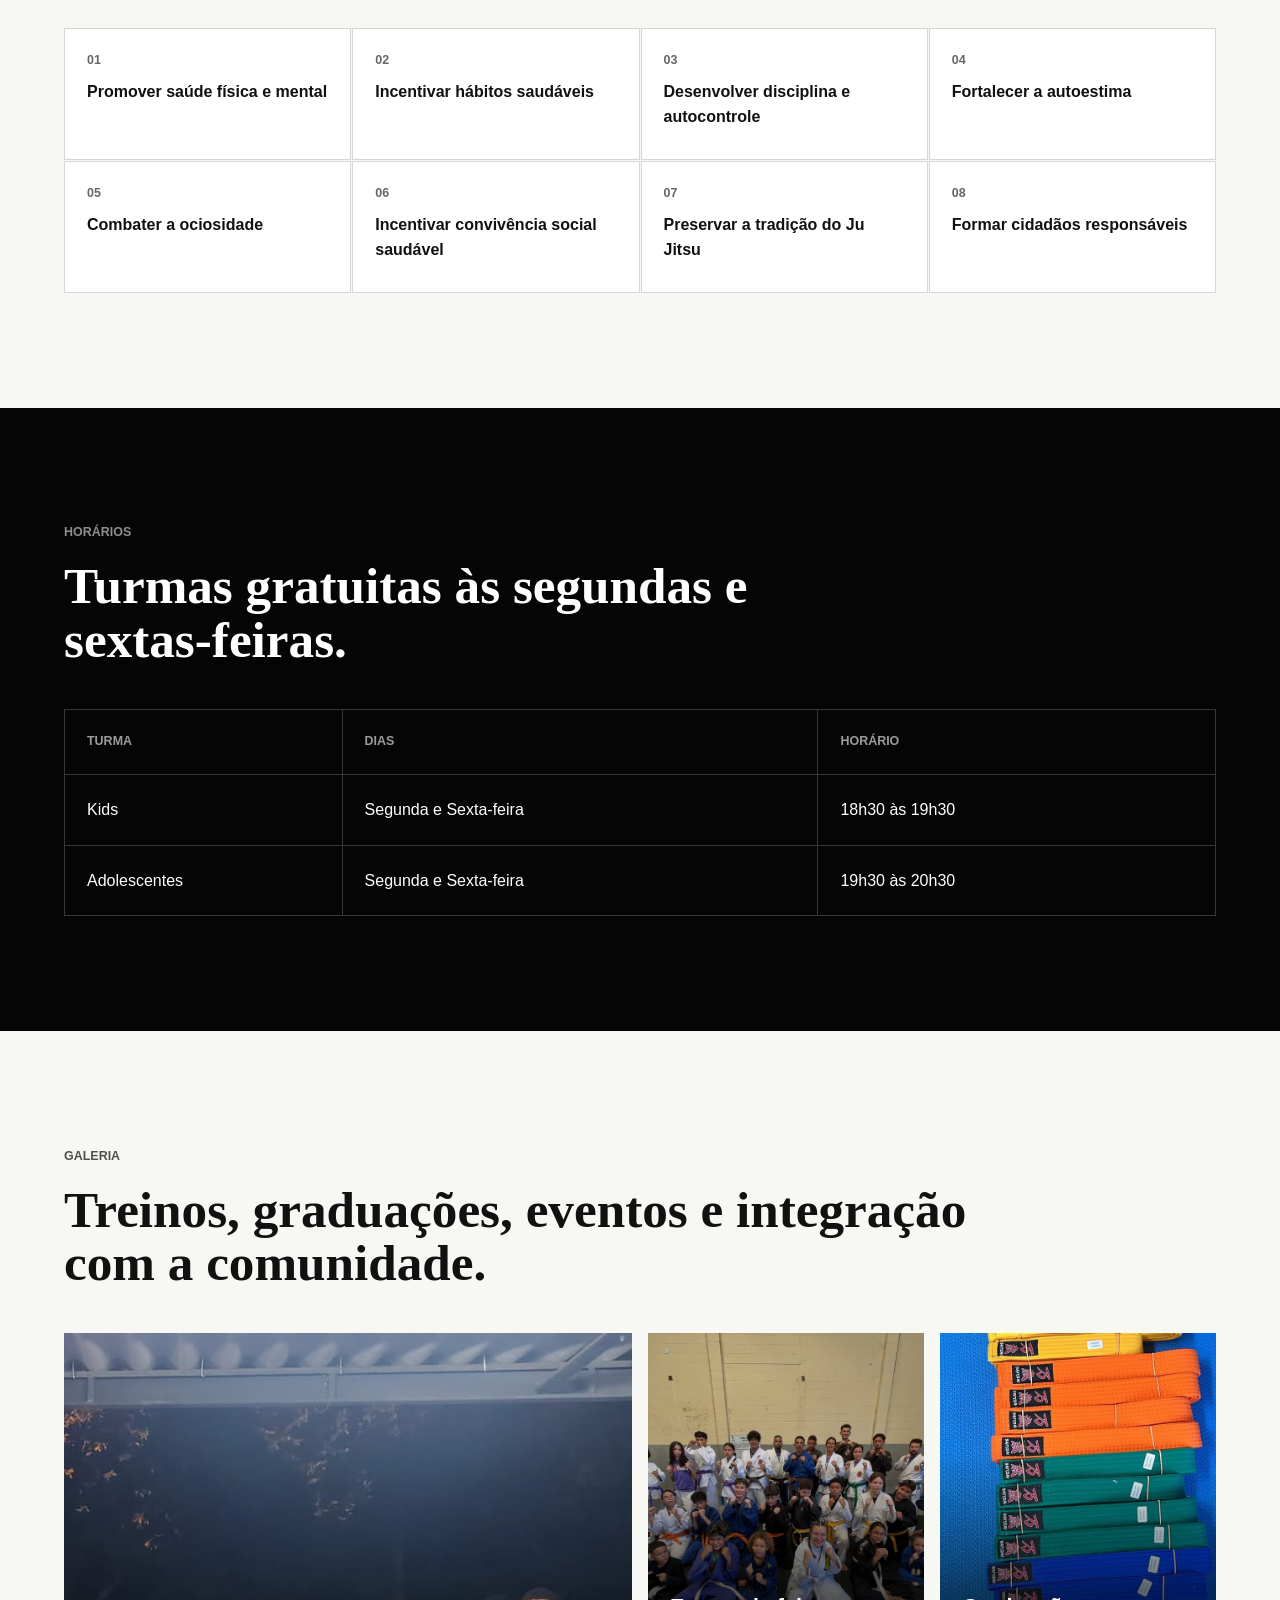
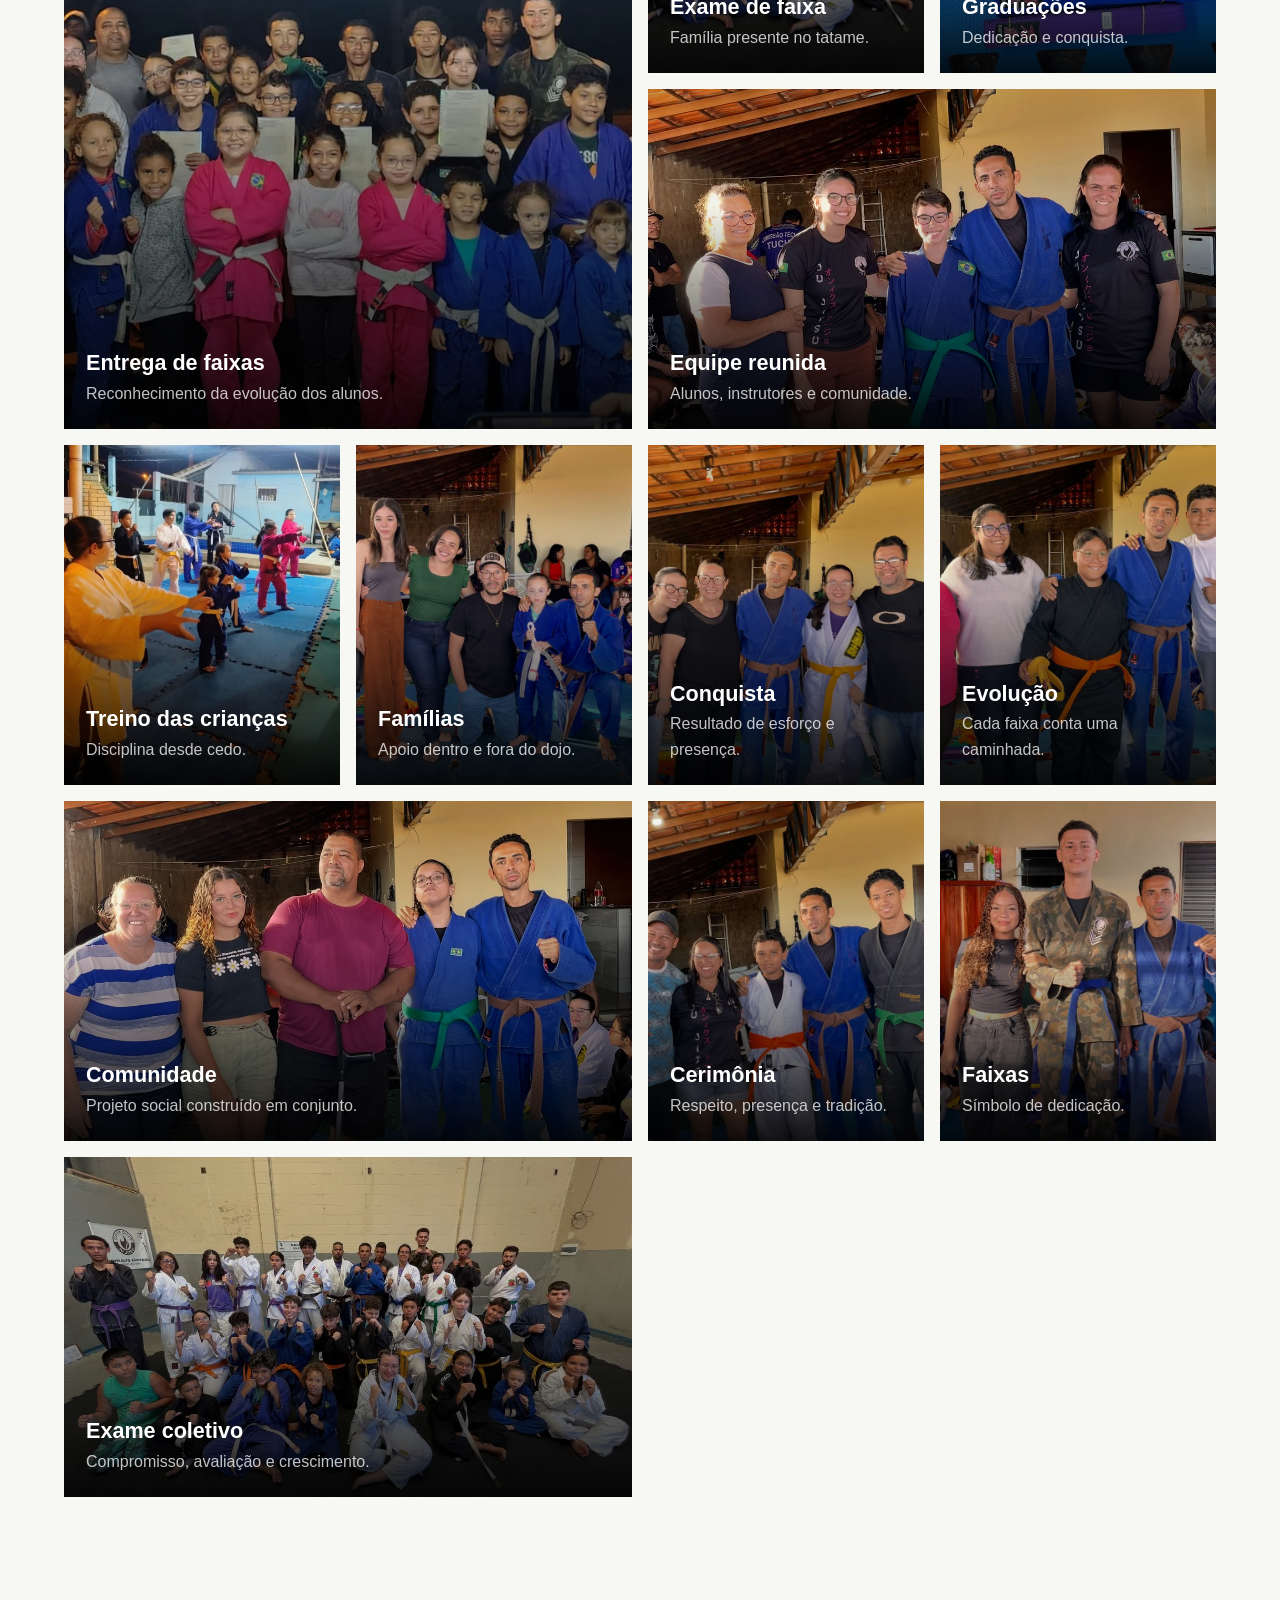
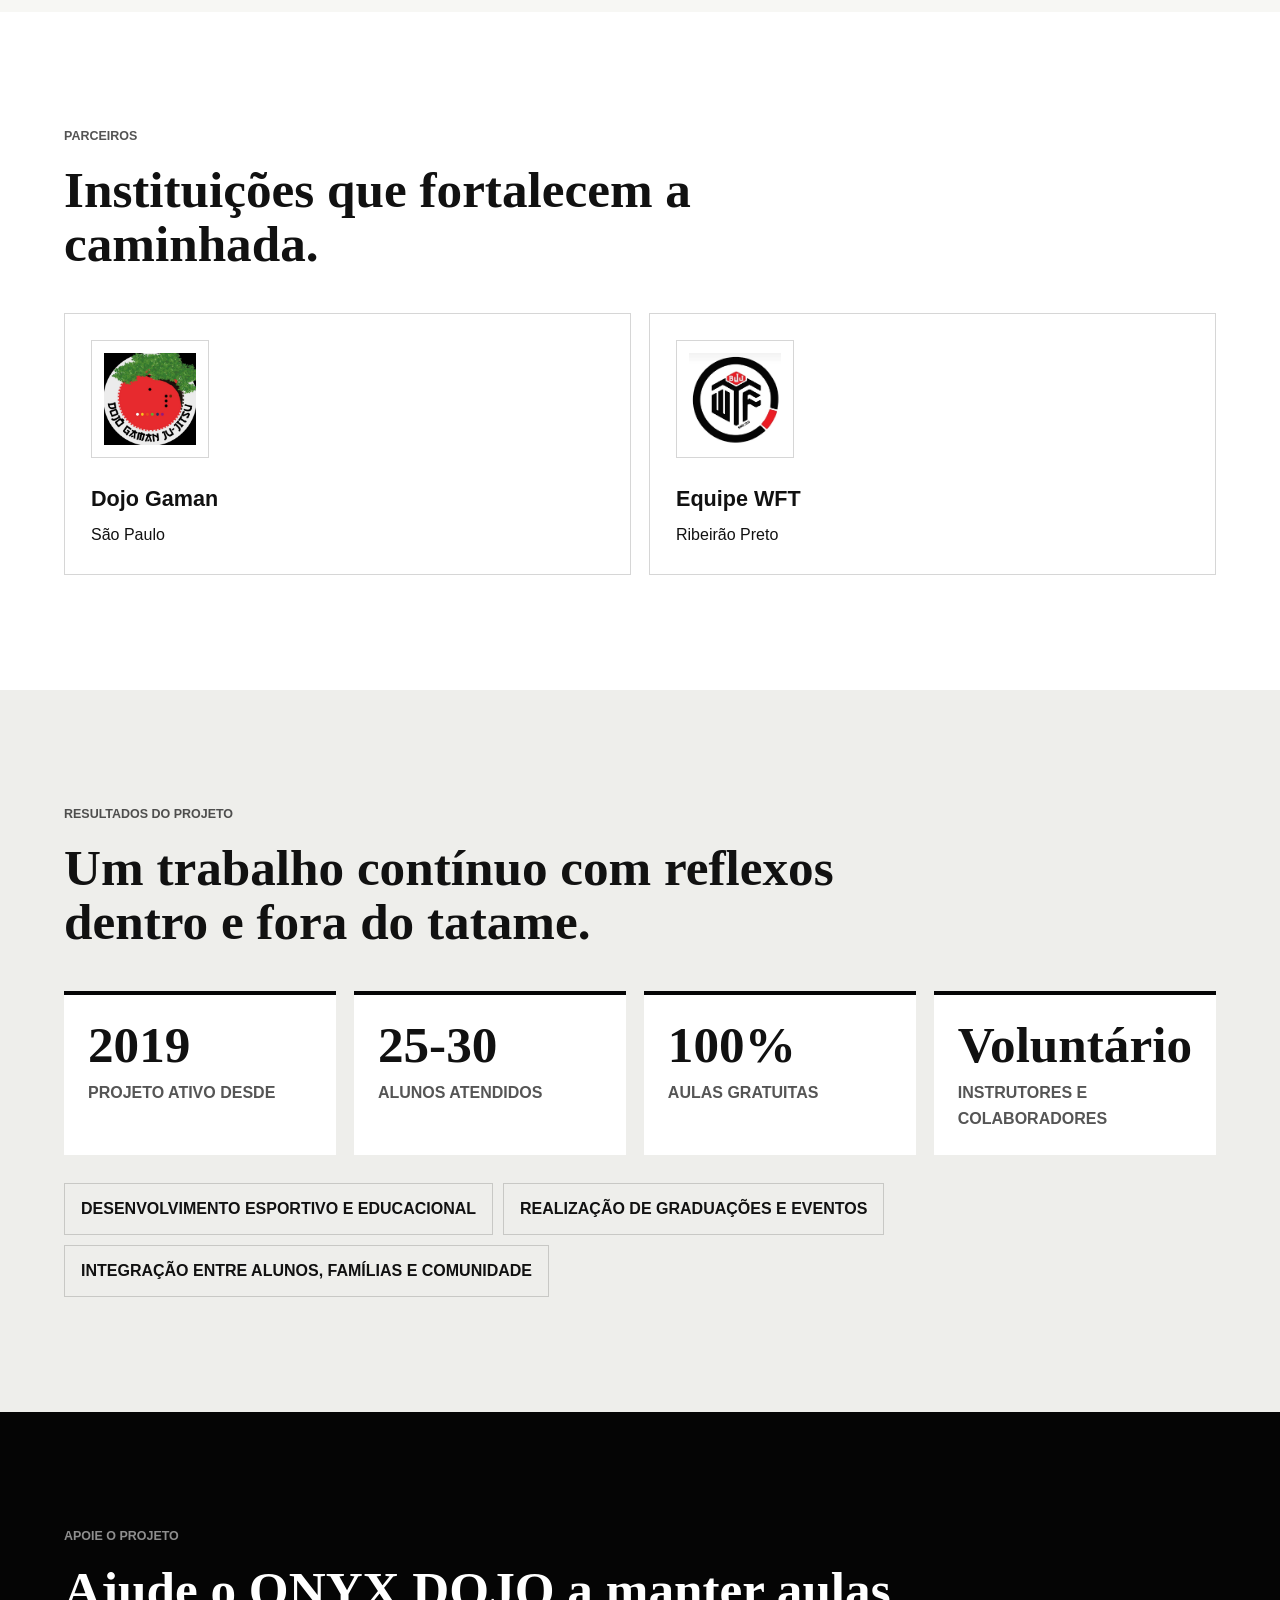
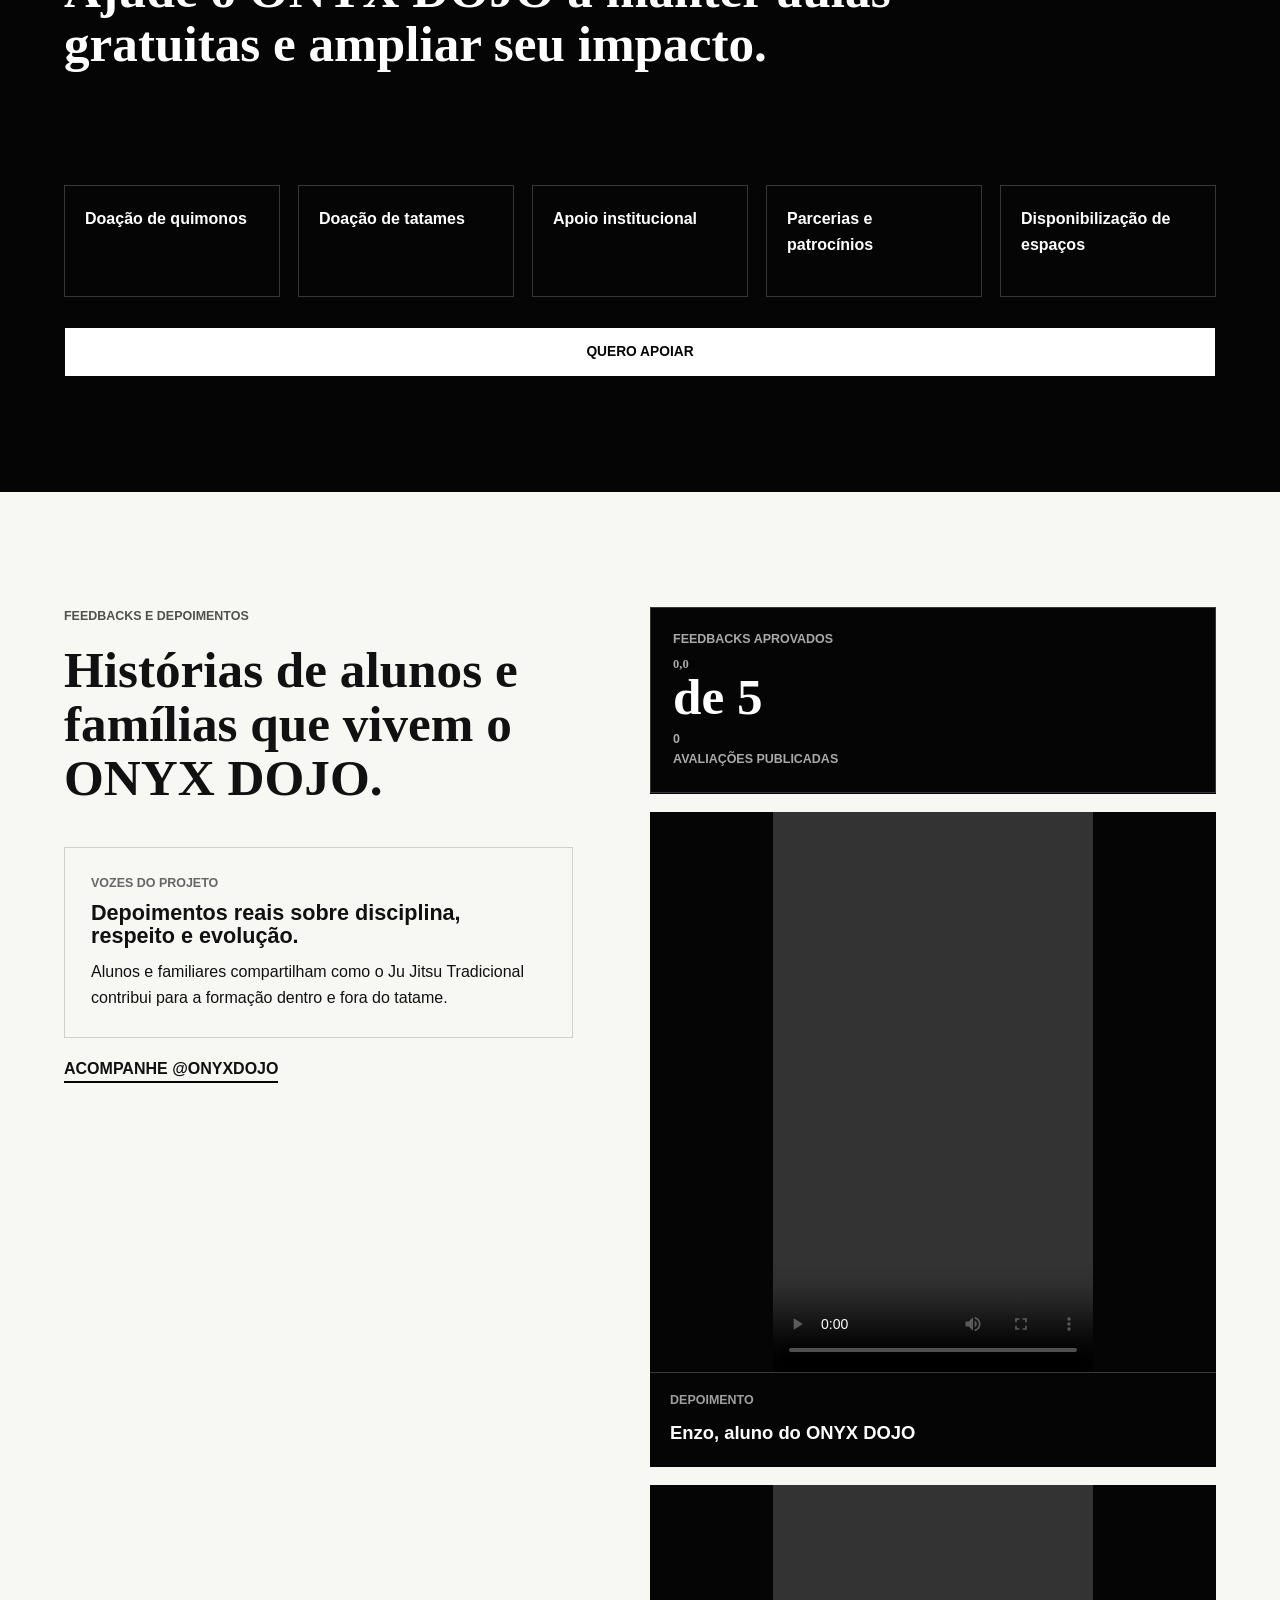
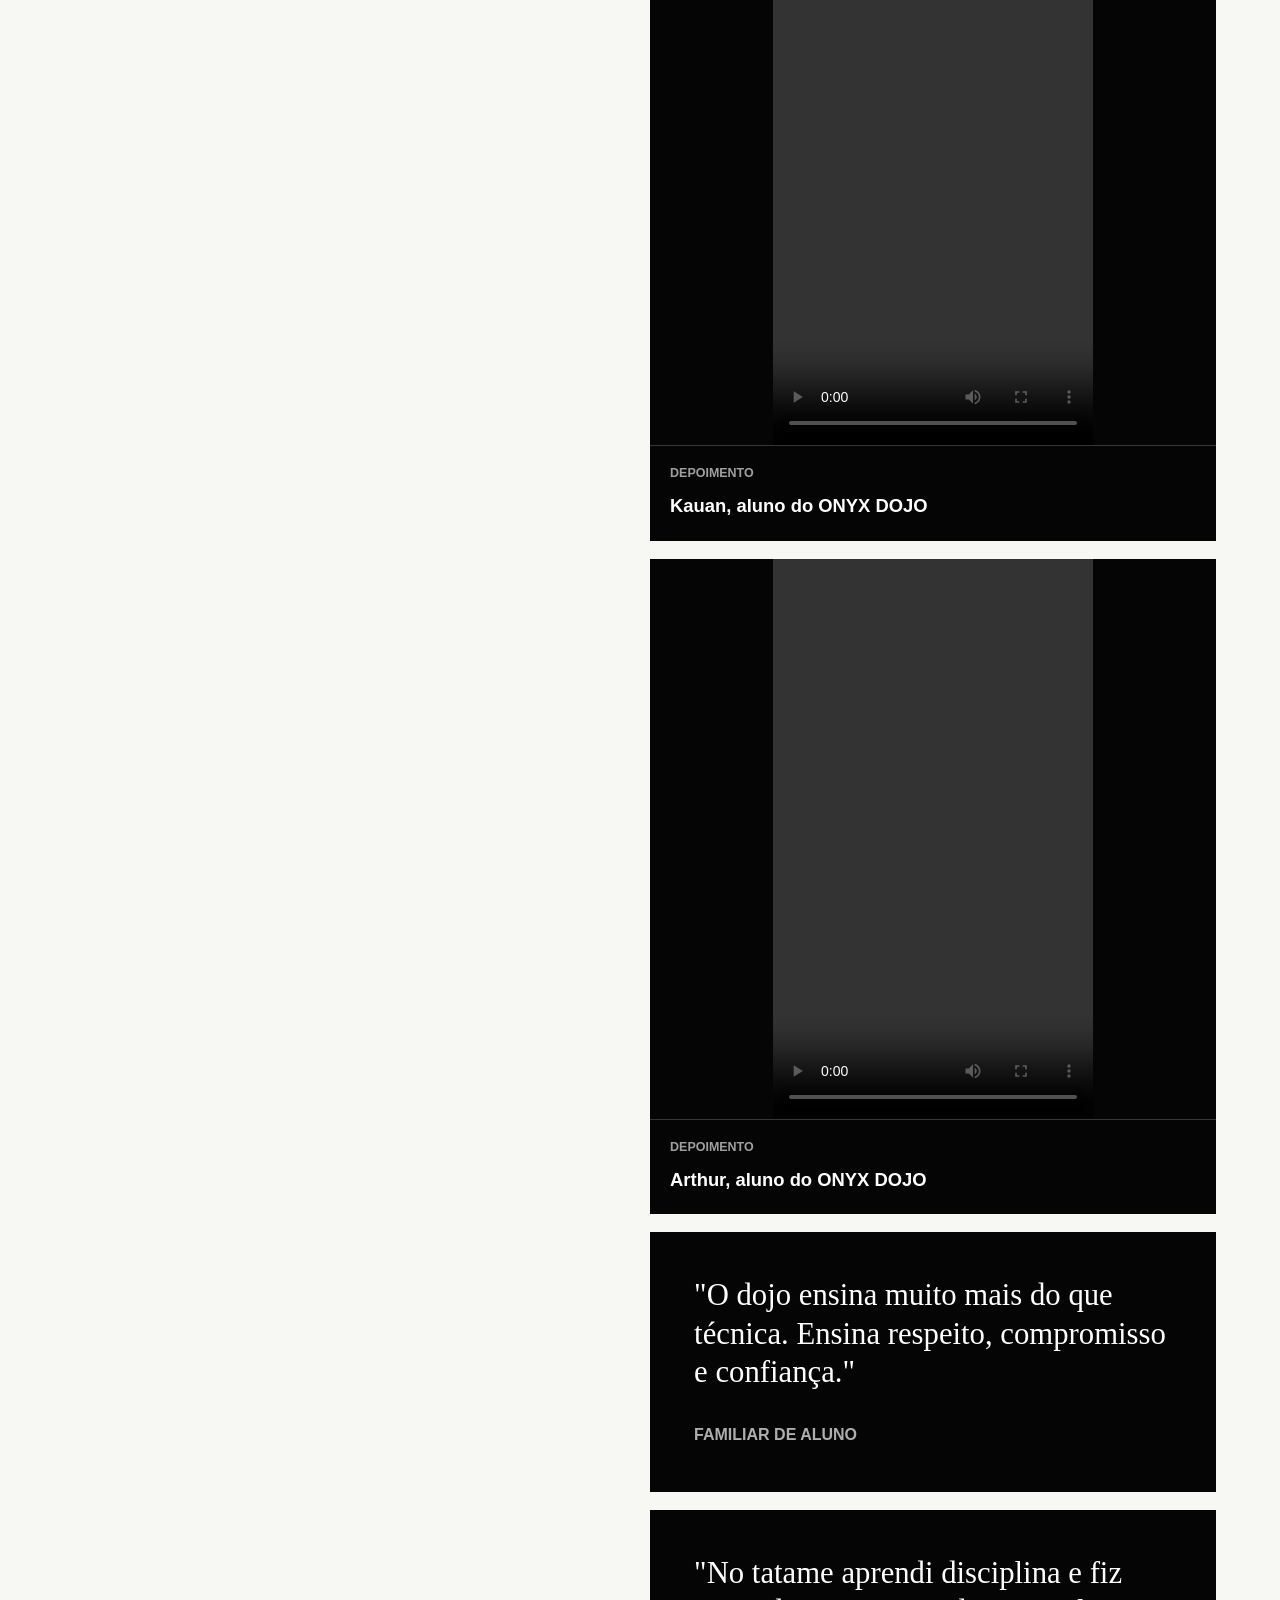
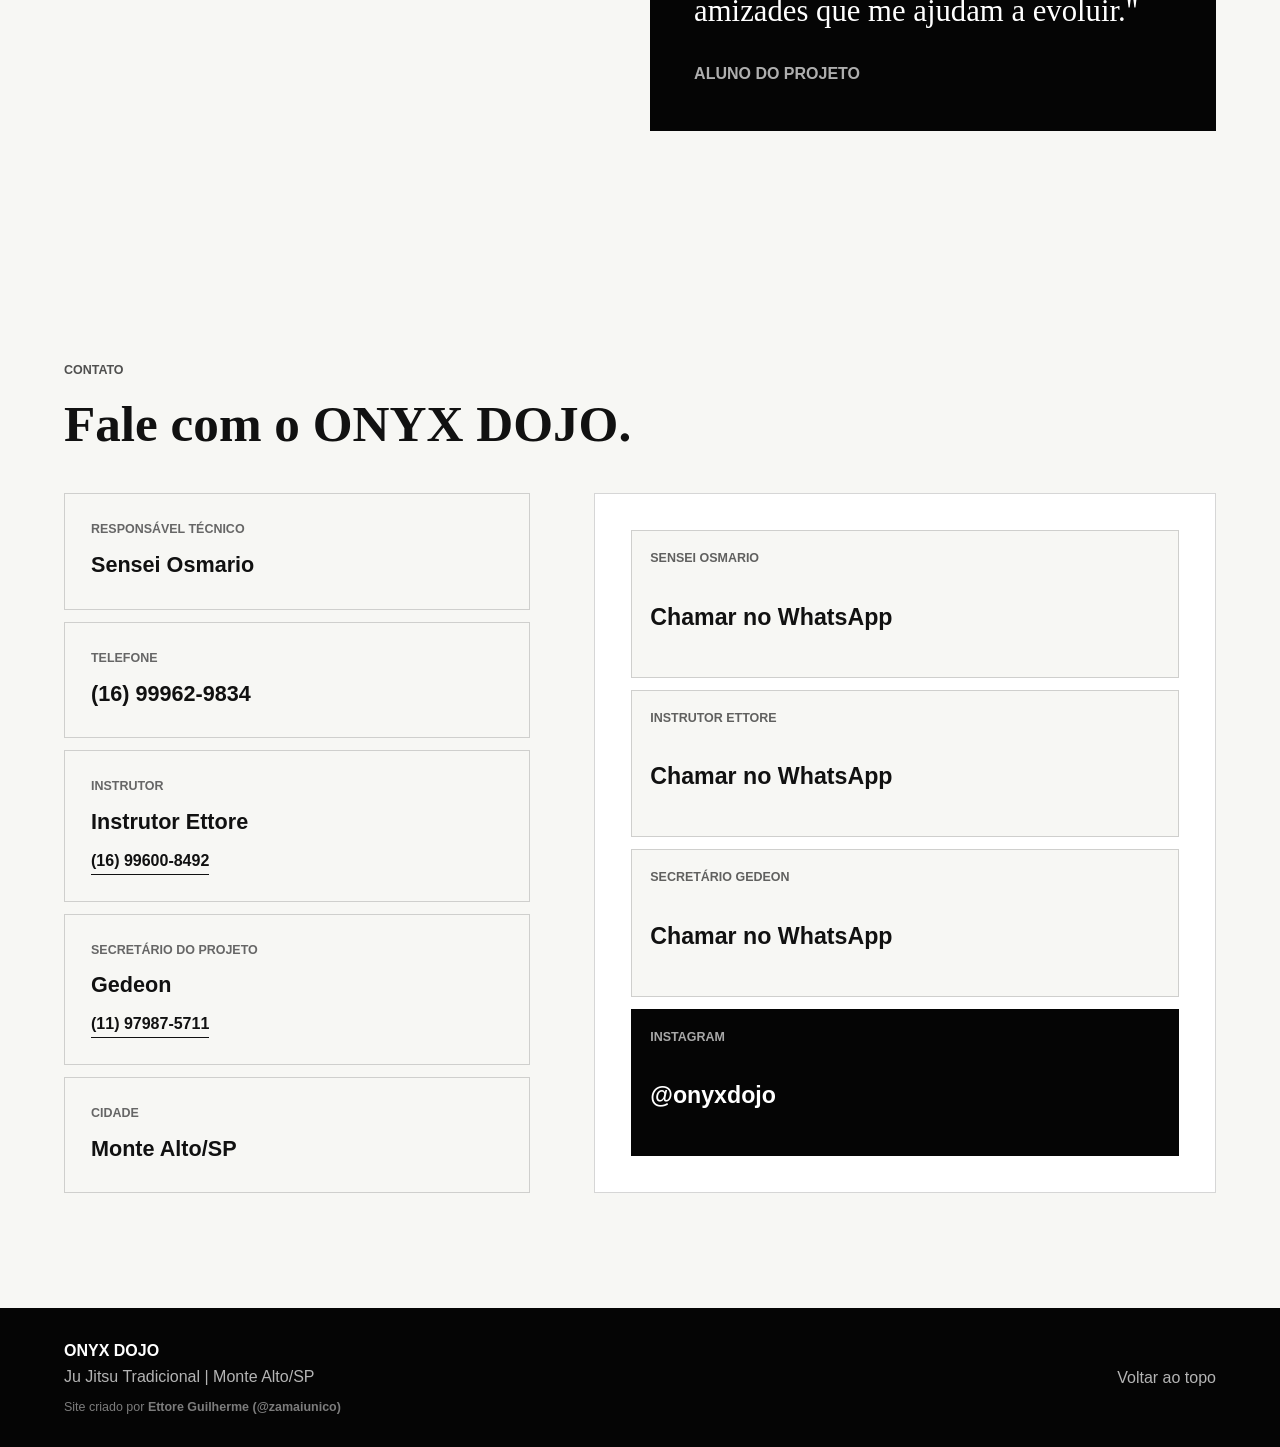
==== commit a1a9d3ff: "Add files via upload" ====
--- a/index.html
+++ b/index.html
@@ -331,7 +331,7 @@
             </div>
             <div class="approved-feedbacks-list" data-feedback-list></div>
           </div>
-          <article class="video-testimonial">
+          <article class="video-testimonial optional-video">
             <video controls preload="metadata" playsinline>
               <source src="assets/depoimento-enzo.mp4" type="video/mp4" />
               Seu navegador não suporta a reprodução deste vídeo.
@@ -341,7 +341,7 @@
               <strong>Enzo, aluno do ONYX DOJO</strong>
             </div>
           </article>
-          <article class="video-testimonial">
+          <article class="video-testimonial optional-video">
             <video controls preload="metadata" playsinline>
               <source src="assets/depoimento-kauan.mp4" type="video/mp4" />
               Seu navegador não suporta a reprodução deste vídeo.
@@ -351,7 +351,7 @@
               <strong>Kauan, aluno do ONYX DOJO</strong>
             </div>
           </article>
-          <article class="video-testimonial">
+          <article class="video-testimonial optional-video">
             <video controls preload="metadata" playsinline>
               <source src="assets/depoimento-arthur.mp4" type="video/mp4" />
               Seu navegador não suporta a reprodução deste vídeo.
@@ -428,6 +428,7 @@
       <div>
         <strong>ONYX DOJO</strong>
         <span>Ju Jitsu Tradicional | Monte Alto/SP</span>
+        <span class="creator-credit">Site criado por <a href="https://www.instagram.com/zamaiunico/" target="_blank" rel="noreferrer">Ettore Guilherme (@zamaiunico)</a></span>
       </div>
       <a href="#inicio">Voltar ao topo</a>
     </footer>
--- a/styles.css
+++ b/styles.css
@@ -843,6 +843,17 @@
 .site-footer span,
 .site-footer a {
   color: rgba(255, 255, 255, 0.7);
+}
+
+.site-footer .creator-credit {
+  color: rgba(255, 255, 255, 0.48);
+  font-size: 0.78rem;
+  margin-top: 8px;
+}
+
+.site-footer .creator-credit a {
+  color: var(--gold);
+  font-weight: 800;
 }
 
 @media (max-width: 1060px) {
